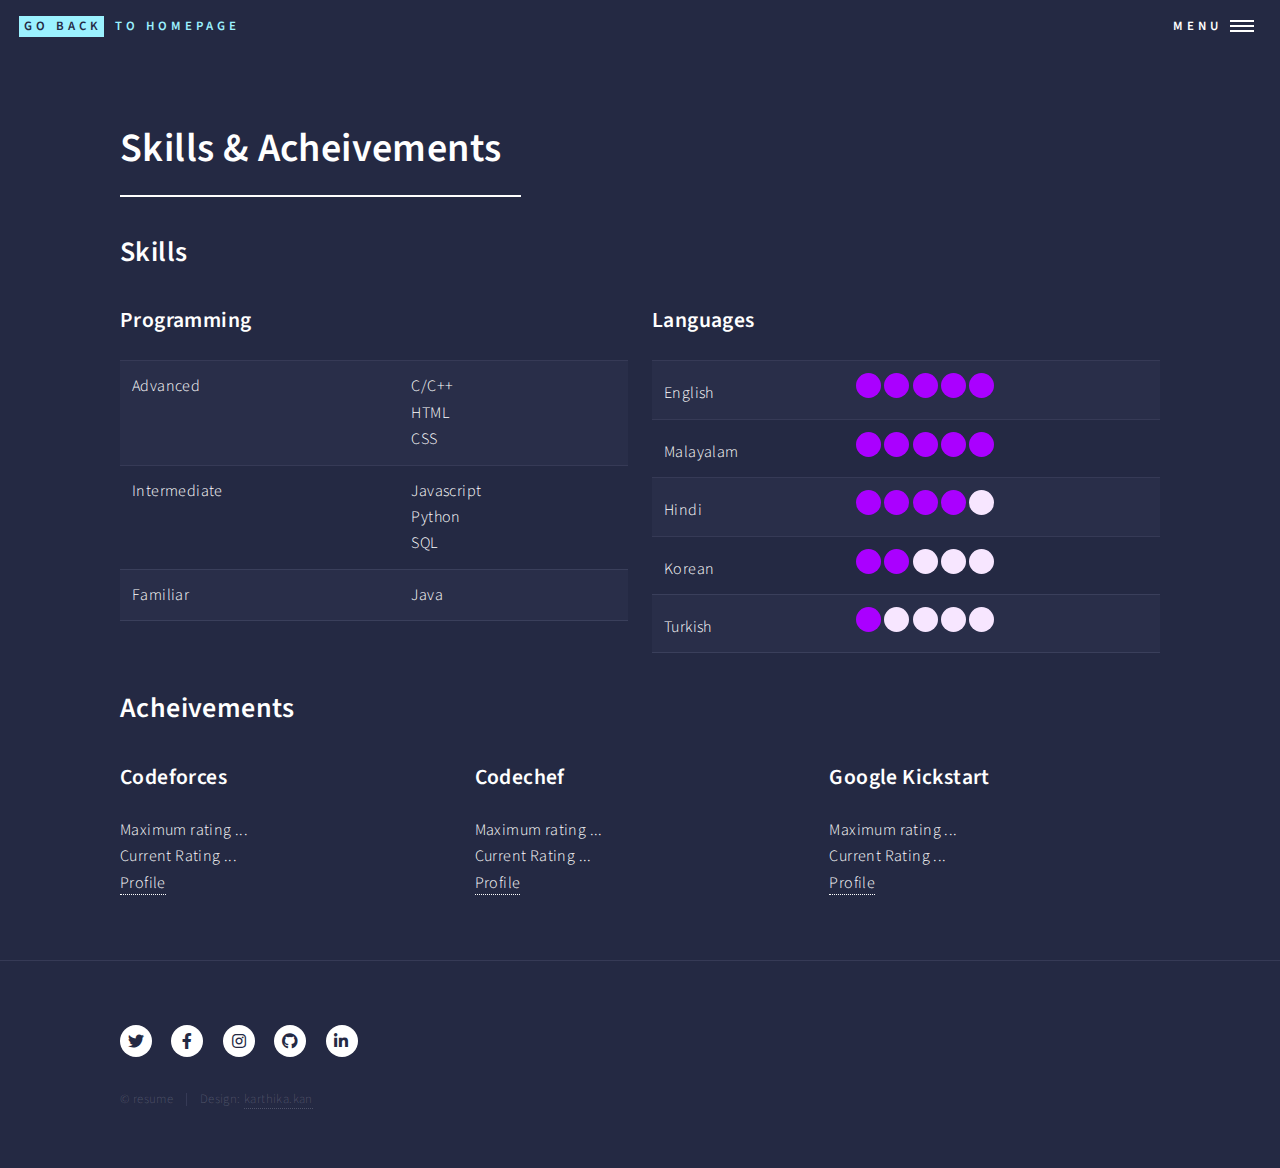
==== skill.html @ b1486017 "Add files via upload" ====
<!DOCTYPE HTML>
<html>
	<head>
		<title>Karthika.kan</title>
		<meta charset="utf-8" />
		<meta name="viewport" content="width=device-width, initial-scale=1, user-scalable=no" />
		<link rel="stylesheet" href="assets/css/main.css" />
		<noscript><link rel="stylesheet" href="assets/css/noscript.css" /></noscript>
	</head>
	<body class="is-preload">

		<!-- Wrapper -->
			<div id="wrapper">

				<!-- Header -->
					<header id="header" class="alt">
						<a href="index.html" class="logo"><strong>Go Back</strong> <span>to homepage</span></a>
						<nav>
							<a href="#menu">Menu</a>
						</nav>
					</header>

					<!-- Menu -->
					<nav id="menu">
						<ul class="links">
							<li><a href="index.html">Home</a></li>
							<li><a href="about.html">About</a></li>
							<li><a href="Academics.html">Academics</a></li>
							<li><a href="skill.html">Skill & Acheivement</a></li>
							<li><a href="projects.html">Projects & Blogs</a></li>
						</ul>
						<ul class="actions stacked">
							<li><a href="index.html" class="button primary fit">Start Exploring</a></li>
							<li><a href="login.html" class="button fit">Log In</a></li>
						</ul>
                    </nav>
                    <!-- Main -->
					<div id="main" class="alt">

						<!-- One -->
							<section id="one">
								<div class="inner">
									<header class="major">
										<h1>Skills & Acheivements</h1>
                                    </header>
                                    <h2 id="content">Skills</h2>
										<div class="row">
											<div class="col-6 col-12-small">
												<h3>Programming</h3>
                                                <div class="table-wrapper">
                                                    <table>
                                                        <tbody>
                                                            <tr>
                                                                <td>Advanced</td>
                                                                <td>C/C++<br/>HTML<br/>CSS</td>
                                                            </tr>
                                                            <tr>
                                                                <td>Intermediate</td>
                                                                <td>Javascript<br/>Python<br/>SQL</td>
                                                            </tr>
                                                            <tr>
                                                                <td>Familiar</td>
                                                                <td>Java</td>
                                                            </tr>
                                                        </tbody>
                                                    </table>
                                                </div>
                                            </div>
											<div class="col-6 col-12-small">
												<h3>Languages</h3>
                                                <div class="table-wrapper">
                                                    <table>
                                                        <tbody>
                                                            <tr>
                                                                <td>English</td>
                                                                <td><span class="dotf"></span> <span class="dotf"></span> <span class="dotf"></span> <span class="dotf"></span> <span class="dotf"></span></td>
                                                            </tr>
                                                            <tr>
                                                                <td>Malayalam</td>
                                                                <td><span class="dotf"></span> <span class="dotf"></span> <span class="dotf"></span> <span class="dotf"></span> <span class="dotf"></span></td>
                                                            </tr>
                                                            <tr>
                                                                <td>Hindi</td>
                                                                <td><span class="dotf"></span> <span class="dotf"></span> <span class="dotf"></span> <span class="dotf"></span> <span class="dote"></span></td>
                                                            </tr>
                                                            <tr>
                                                                <td>Korean</td>
                                                                <td><span class="dotf"></span> <span class="dotf"></span> <span class="dote"></span> <span class="dote"></span> <span class="dote"></span></td>
                                                            </tr>
                                                            <tr>
                                                                <td>Turkish</td>
                                                                <td><span class="dotf"></span> <span class="dote"></span> <span class="dote"></span> <span class="dote"></span> <span class="dote"></span></td>
                                                            </tr>
                                                        </tbody>
                                                    </table>
                                                </div>
                                            </div>
                                        </div>
                                    <h2 id="content">Acheivements</h2>  
                                    <div class="row">
                                        <div class="col-4 col-12-medium">
                                            <h3>Codeforces</h3>
                                            <p>Maximum rating ...<br/>Current Rating ...<br/><a href="https://codeforces.com/profile/karthika_kan">Profile</a></p>
                                        </div>
                                        <div class="col-4 col-12-medium">
                                            <h3>Codechef</h3>
                                            <p>Maximum rating ...<br/>Current Rating ...<br/><a href="https://codeforces.com/profile/karthika_kan">Profile</a></p>
                                        </div>
                                        <div class="col-4 col-12-medium">
                                            <h3>Google Kickstart</h3>
                                            <p>Maximum rating ...<br/>Current Rating ...<br/><a href="https://codeforces.com/profile/karthika_kan">Profile</a></p>
                                        </div>
                                    </div>
                                </div>
                            </section>
                    </div>
				<!-- Footer -->
					<footer id="footer">
						<div class="inner">
							<ul class="icons">
								<li><a href="https://twitter.com/Karthika_ANair" class="icon brands alt fa-twitter"><span class="label">Twitter</span></a></li>
								<li><a href="#" class="icon brands alt fa-facebook-f"><span class="label">Facebook</span></a></li>
								<li><a href="https://www.instagram.com/karthika_kan/" class="icon brands alt fa-instagram"><span class="label">Instagram</span></a></li>
								<li><a href="https://github.com/karthikakan" class="icon brands alt fa-github"><span class="label">GitHub</span></a></li>
								<li><a href="#" class="icon brands alt fa-linkedin-in"><span class="label">LinkedIn</span></a></li>
							</ul>
							<ul class="copyright">
								<li>&copy; resume</li><li>Design: <a href="index.html">karthika.kan</a></li>
							</ul>
						</div>
					</footer>
			</div>
		<!-- Scripts -->
			<script src="assets/js/jquery.min.js"></script>
			<script src="assets/js/jquery.scrolly.min.js"></script>
			<script src="assets/js/jquery.scrollex.min.js"></script>
			<script src="assets/js/browser.min.js"></script>
			<script src="assets/js/breakpoints.min.js"></script>
			<script src="assets/js/util.js"></script>
			<script src="assets/js/main.js"></script>
    </body>
</html>
---- assets/css/main.css ----
@import url(fontawesome-all.min.css);
@import url("https://fonts.googleapis.com/css?family=Source+Sans+Pro:300,300italic,600,600italic");



html, body, div, span, applet, object,
iframe, h1, h2, h3, h4, h5, h6, p, blockquote,
pre, a, abbr, acronym, address, big, cite,
code, del, dfn, em, img, ins, kbd, q, s, samp,
small, strike, strong, sub, sup, tt, var, b,
u, i, center, dl, dt, dd, ol, ul, li, fieldset,
form, label, legend, table, caption, tbody,
tfoot, thead, tr, th, td, article, aside,
canvas, details, embed, figure, figcaption,
footer, header, hgroup, menu, nav, output, ruby,
section, summary, time, mark, audio, video {
	margin: 0;
	padding: 0;
	border: 0;
	font-size: 100%;
	font: inherit;
	vertical-align: baseline;}

article, aside, details, figcaption, figure,
footer, header, hgroup, menu, nav, section {
	display: block;}

body {
	line-height: 1;
}

ol, ul {
	list-style: none;
}

blockquote, q {
	quotes: none;
}

	blockquote:before, blockquote:after, q:before, q:after {
		content: '';
		content: none;
	}

table {
	border-collapse: collapse;
	border-spacing: 0;
}

body {
	-webkit-text-size-adjust: none;
}

mark {
	background-color: transparent;
	color: inherit;
}

input::-moz-focus-inner {
	border: 0;
	padding: 0;
}

input, select, textarea {
	-moz-appearance: none;
	-webkit-appearance: none;
	-ms-appearance: none;
	appearance: none;
}

/* Basic */

	@-ms-viewport {
		width: device-width;
	}

	body {
		-ms-overflow-style: scrollbar;
	}

	@media screen and (max-width: 480px) {

		html, body {
			min-width: 320px;
		}

	}

	html {
		box-sizing: border-box;
	}

	*, *:before, *:after {
		box-sizing: inherit;
	}

	body {
		background: #242943;
	}

		body.is-preload *, body.is-preload *:before, body.is-preload *:after {
			-moz-animation: none !important;
			-webkit-animation: none !important;
			-ms-animation: none !important;
			animation: none !important;
			-moz-transition: none !important;
			-webkit-transition: none !important;
			-ms-transition: none !important;
			transition: none !important;
		}

/* Type */

	body, input, select, textarea {
		color: #ffffff;
		font-family: "Source Sans Pro", Helvetica, sans-serif;
		font-size: 17pt;
		font-weight: 300;
		letter-spacing: 0.025em;
		line-height: 1.65;
	}

		@media screen and (max-width: 1680px) {

			body, input, select, textarea {
				font-size: 14pt;
			}

		}

		@media screen and (max-width: 1280px) {

			body, input, select, textarea {
				font-size: 12pt;
			}

		}

		@media screen and (max-width: 360px) {

			body, input, select, textarea {
				font-size: 11pt;
			}

		}

	a {
		-moz-transition: color 0.2s ease-in-out, border-bottom-color 0.2s ease-in-out;
		-webkit-transition: color 0.2s ease-in-out, border-bottom-color 0.2s ease-in-out;
		-ms-transition: color 0.2s ease-in-out, border-bottom-color 0.2s ease-in-out;
		transition: color 0.2s ease-in-out, border-bottom-color 0.2s ease-in-out;
		border-bottom: dotted 1px;
		color: inherit;
		text-decoration: none;
	}

		a:hover {
			border-bottom-color: transparent;
			color: #9bf1ff !important;
		}

		a:active {
			color: #53e3fb !important;
		}

	strong, b {
		color: #ffffff;
		font-weight: 600;
	}

	em, i {
		font-style: italic;
	}

	p {
		margin: 0 0 2em 0;
	}

	h1, h2, h3, h4, h5, h6 {
		color: #ffffff;
		font-weight: 600;
		line-height: 1.65;
		margin: 0 0 1em 0;
	}

		h1 a, h2 a, h3 a, h4 a, h5 a, h6 a {
			color: inherit;
			border-bottom: 0;
		}

	h1 {
		font-size: 2.5em;
	}

	h2 {
		font-size: 1.75em;
	}

	h3 {
		font-size: 1.35em;
	}

	h4 {
		font-size: 1.1em;
	}

	h5 {
		font-size: 0.9em;
	}

	h6 {
		font-size: 0.7em;
	}

	@media screen and (max-width: 736px) {

		h1 {
			font-size: 2em;
		}

		h2 {
			font-size: 1.5em;
		}

		h3 {
			font-size: 1.25em;
		}

	}

	sub {
		font-size: 0.8em;
		position: relative;
		top: 0.5em;
	}

	sup {
		font-size: 0.8em;
		position: relative;
		top: -0.5em;
	}

	blockquote {
		border-left: solid 4px rgba(212, 212, 255, 0.1);
		font-style: italic;
		margin: 0 0 2em 0;
		padding: 0.5em 0 0.5em 2em;
	}

	code {
		background: rgba(212, 212, 255, 0.035);
		font-family: "Courier New", monospace;
		font-size: 0.9em;
		margin: 0 0.25em;
		padding: 0.25em 0.65em;
	}

	pre {
		-webkit-overflow-scrolling: touch;
		font-family: "Courier New", monospace;
		font-size: 0.9em;
		margin: 0 0 2em 0;
	}

		pre code {
			display: block;
			line-height: 1.75;
			padding: 1em 1.5em;
			overflow-x: auto;
		}

	hr {
		border: 0;
		border-bottom: solid 1px rgba(212, 212, 255, 0.1);
		margin: 2em 0;
	}

		hr.major {
			margin: 3em 0;
		}

	.align-left {
		text-align: left;
	}

	.align-center {
		text-align: center;
	}

	.align-right {
		text-align: right;
	}

/* Row */

	.row {
		display: flex;
		flex-wrap: wrap;
		box-sizing: border-box;
		align-items: stretch;
	}

		.row > * {
			box-sizing: border-box;
		}

		.row.gtr-uniform > * > :last-child {
			margin-bottom: 0;
		}

		.row.aln-left {
			justify-content: flex-start;
		}

		.row.aln-center {
			justify-content: center;
		}

		.row.aln-right {
			justify-content: flex-end;
		}

		.row.aln-top {
			align-items: flex-start;
		}

		.row.aln-middle {
			align-items: center;
		}

		.row.aln-bottom {
			align-items: flex-end;
		}

		.row > .imp {
			order: -1;
		}

		.row > .col-1 {
			width: 8.33333%;
		}

		.row > .off-1 {
			margin-left: 8.33333%;
		}

		.row > .col-2 {
			width: 16.66667%;
		}

		.row > .off-2 {
			margin-left: 16.66667%;
		}

		.row > .col-3 {
			width: 25%;
		}

		.row > .off-3 {
			margin-left: 25%;
		}

		.row > .col-4 {
			width: 33.33333%;
		}

		.row > .off-4 {
			margin-left: 33.33333%;
		}

		.row > .col-5 {
			width: 41.66667%;
		}

		.row > .off-5 {
			margin-left: 41.66667%;
		}

		.row > .col-6 {
			width: 50%;
		}

		.row > .off-6 {
			margin-left: 50%;
		}

		.row > .col-7 {
			width: 58.33333%;
		}

		.row > .off-7 {
			margin-left: 58.33333%;
		}

		.row > .col-8 {
			width: 66.66667%;
		}

		.row > .off-8 {
			margin-left: 66.66667%;
		}

		.row > .col-9 {
			width: 75%;
		}

		.row > .off-9 {
			margin-left: 75%;
		}

		.row > .col-10 {
			width: 83.33333%;
		}

		.row > .off-10 {
			margin-left: 83.33333%;
		}

		.row > .col-11 {
			width: 91.66667%;
		}

		.row > .off-11 {
			margin-left: 91.66667%;
		}

		.row > .col-12 {
			width: 100%;
		}

		.row > .off-12 {
			margin-left: 100%;
		}

		.row.gtr-0 {
			margin-top: 0;
			margin-left: 0em;
		}

			.row.gtr-0 > * {
				padding: 0 0 0 0em;
			}

			.row.gtr-0.gtr-uniform {
				margin-top: 0em;
			}

				.row.gtr-0.gtr-uniform > * {
					padding-top: 0em;
				}

		.row.gtr-25 {
			margin-top: 0;
			margin-left: -0.5em;
		}

			.row.gtr-25 > * {
				padding: 0 0 0 0.5em;
			}

			.row.gtr-25.gtr-uniform {
				margin-top: -0.5em;
			}

				.row.gtr-25.gtr-uniform > * {
					padding-top: 0.5em;
				}

		.row.gtr-50 {
			margin-top: 0;
			margin-left: -1em;
		}

			.row.gtr-50 > * {
				padding: 0 0 0 1em;
			}

			.row.gtr-50.gtr-uniform {
				margin-top: -1em;
			}

				.row.gtr-50.gtr-uniform > * {
					padding-top: 1em;
				}

		.row {
			margin-top: 0;
			margin-left: -2em;
		}

			.row > * {
				padding: 0 0 0 2em;
			}

			.row.gtr-uniform {
				margin-top: -2em;
			}

				.row.gtr-uniform > * {
					padding-top: 2em;
				}

		.row.gtr-150 {
			margin-top: 0;
			margin-left: -3em;
		}

			.row.gtr-150 > * {
				padding: 0 0 0 3em;
			}

			.row.gtr-150.gtr-uniform {
				margin-top: -3em;
			}

				.row.gtr-150.gtr-uniform > * {
					padding-top: 3em;
				}

		.row.gtr-200 {
			margin-top: 0;
			margin-left: -4em;
		}

			.row.gtr-200 > * {
				padding: 0 0 0 4em;
			}

			.row.gtr-200.gtr-uniform {
				margin-top: -4em;
			}

				.row.gtr-200.gtr-uniform > * {
					padding-top: 4em;
				}

		@media screen and (max-width: 1680px) {

			.row {
				display: flex;
				flex-wrap: wrap;
				box-sizing: border-box;
				align-items: stretch;
			}

				.row > * {
					box-sizing: border-box;
				}

				.row.gtr-uniform > * > :last-child {
					margin-bottom: 0;
				}

				.row.aln-left {
					justify-content: flex-start;
				}

				.row.aln-center {
					justify-content: center;
				}

				.row.aln-right {
					justify-content: flex-end;
				}

				.row.aln-top {
					align-items: flex-start;
				}

				.row.aln-middle {
					align-items: center;
				}

				.row.aln-bottom {
					align-items: flex-end;
				}

				.row > .imp-xlarge {
					order: -1;
				}

				.row > .col-1-xlarge {
					width: 8.33333%;
				}

				.row > .off-1-xlarge {
					margin-left: 8.33333%;
				}

				.row > .col-2-xlarge {
					width: 16.66667%;
				}

				.row > .off-2-xlarge {
					margin-left: 16.66667%;
				}

				.row > .col-3-xlarge {
					width: 25%;
				}

				.row > .off-3-xlarge {
					margin-left: 25%;
				}

				.row > .col-4-xlarge {
					width: 33.33333%;
				}

				.row > .off-4-xlarge {
					margin-left: 33.33333%;
				}

				.row > .col-5-xlarge {
					width: 41.66667%;
				}

				.row > .off-5-xlarge {
					margin-left: 41.66667%;
				}

				.row > .col-6-xlarge {
					width: 50%;
				}

				.row > .off-6-xlarge {
					margin-left: 50%;
				}

				.row > .col-7-xlarge {
					width: 58.33333%;
				}

				.row > .off-7-xlarge {
					margin-left: 58.33333%;
				}

				.row > .col-8-xlarge {
					width: 66.66667%;
				}

				.row > .off-8-xlarge {
					margin-left: 66.66667%;
				}

				.row > .col-9-xlarge {
					width: 75%;
				}

				.row > .off-9-xlarge {
					margin-left: 75%;
				}

				.row > .col-10-xlarge {
					width: 83.33333%;
				}

				.row > .off-10-xlarge {
					margin-left: 83.33333%;
				}

				.row > .col-11-xlarge {
					width: 91.66667%;
				}

				.row > .off-11-xlarge {
					margin-left: 91.66667%;
				}

				.row > .col-12-xlarge {
					width: 100%;
				}

				.row > .off-12-xlarge {
					margin-left: 100%;
				}

				.row.gtr-0 {
					margin-top: 0;
					margin-left: 0em;
				}

					.row.gtr-0 > * {
						padding: 0 0 0 0em;
					}

					.row.gtr-0.gtr-uniform {
						margin-top: 0em;
					}

						.row.gtr-0.gtr-uniform > * {
							padding-top: 0em;
						}

				.row.gtr-25 {
					margin-top: 0;
					margin-left: -0.5em;
				}

					.row.gtr-25 > * {
						padding: 0 0 0 0.5em;
					}

					.row.gtr-25.gtr-uniform {
						margin-top: -0.5em;
					}

						.row.gtr-25.gtr-uniform > * {
							padding-top: 0.5em;
						}

				.row.gtr-50 {
					margin-top: 0;
					margin-left: -1em;
				}

					.row.gtr-50 > * {
						padding: 0 0 0 1em;
					}

					.row.gtr-50.gtr-uniform {
						margin-top: -1em;
					}

						.row.gtr-50.gtr-uniform > * {
							padding-top: 1em;
						}

				.row {
					margin-top: 0;
					margin-left: -2em;
				}

					.row > * {
						padding: 0 0 0 2em;
					}

					.row.gtr-uniform {
						margin-top: -2em;
					}

						.row.gtr-uniform > * {
							padding-top: 2em;
						}

				.row.gtr-150 {
					margin-top: 0;
					margin-left: -3em;
				}

					.row.gtr-150 > * {
						padding: 0 0 0 3em;
					}

					.row.gtr-150.gtr-uniform {
						margin-top: -3em;
					}

						.row.gtr-150.gtr-uniform > * {
							padding-top: 3em;
						}

				.row.gtr-200 {
					margin-top: 0;
					margin-left: -4em;
				}

					.row.gtr-200 > * {
						padding: 0 0 0 4em;
					}

					.row.gtr-200.gtr-uniform {
						margin-top: -4em;
					}

						.row.gtr-200.gtr-uniform > * {
							padding-top: 4em;
						}

		}

		@media screen and (max-width: 1280px) {

			.row {
				display: flex;
				flex-wrap: wrap;
				box-sizing: border-box;
				align-items: stretch;
			}

				.row > * {
					box-sizing: border-box;
				}

				.row.gtr-uniform > * > :last-child {
					margin-bottom: 0;
				}

				.row.aln-left {
					justify-content: flex-start;
				}

				.row.aln-center {
					justify-content: center;
				}

				.row.aln-right {
					justify-content: flex-end;
				}

				.row.aln-top {
					align-items: flex-start;
				}

				.row.aln-middle {
					align-items: center;
				}

				.row.aln-bottom {
					align-items: flex-end;
				}

				.row > .imp-large {
					order: -1;
				}

				.row > .col-1-large {
					width: 8.33333%;
				}

				.row > .off-1-large {
					margin-left: 8.33333%;
				}

				.row > .col-2-large {
					width: 16.66667%;
				}

				.row > .off-2-large {
					margin-left: 16.66667%;
				}

				.row > .col-3-large {
					width: 25%;
				}

				.row > .off-3-large {
					margin-left: 25%;
				}

				.row > .col-4-large {
					width: 33.33333%;
				}

				.row > .off-4-large {
					margin-left: 33.33333%;
				}

				.row > .col-5-large {
					width: 41.66667%;
				}

				.row > .off-5-large {
					margin-left: 41.66667%;
				}

				.row > .col-6-large {
					width: 50%;
				}

				.row > .off-6-large {
					margin-left: 50%;
				}

				.row > .col-7-large {
					width: 58.33333%;
				}

				.row > .off-7-large {
					margin-left: 58.33333%;
				}

				.row > .col-8-large {
					width: 66.66667%;
				}

				.row > .off-8-large {
					margin-left: 66.66667%;
				}

				.row > .col-9-large {
					width: 75%;
				}

				.row > .off-9-large {
					margin-left: 75%;
				}

				.row > .col-10-large {
					width: 83.33333%;
				}

				.row > .off-10-large {
					margin-left: 83.33333%;
				}

				.row > .col-11-large {
					width: 91.66667%;
				}

				.row > .off-11-large {
					margin-left: 91.66667%;
				}

				.row > .col-12-large {
					width: 100%;
				}

				.row > .off-12-large {
					margin-left: 100%;
				}

				.row.gtr-0 {
					margin-top: 0;
					margin-left: 0em;
				}

					.row.gtr-0 > * {
						padding: 0 0 0 0em;
					}

					.row.gtr-0.gtr-uniform {
						margin-top: 0em;
					}

						.row.gtr-0.gtr-uniform > * {
							padding-top: 0em;
						}

				.row.gtr-25 {
					margin-top: 0;
					margin-left: -0.375em;
				}

					.row.gtr-25 > * {
						padding: 0 0 0 0.375em;
					}

					.row.gtr-25.gtr-uniform {
						margin-top: -0.375em;
					}

						.row.gtr-25.gtr-uniform > * {
							padding-top: 0.375em;
						}

				.row.gtr-50 {
					margin-top: 0;
					margin-left: -0.75em;
				}

					.row.gtr-50 > * {
						padding: 0 0 0 0.75em;
					}

					.row.gtr-50.gtr-uniform {
						margin-top: -0.75em;
					}

						.row.gtr-50.gtr-uniform > * {
							padding-top: 0.75em;
						}

				.row {
					margin-top: 0;
					margin-left: -1.5em;
				}

					.row > * {
						padding: 0 0 0 1.5em;
					}

					.row.gtr-uniform {
						margin-top: -1.5em;
					}

						.row.gtr-uniform > * {
							padding-top: 1.5em;
						}

				.row.gtr-150 {
					margin-top: 0;
					margin-left: -2.25em;
				}

					.row.gtr-150 > * {
						padding: 0 0 0 2.25em;
					}

					.row.gtr-150.gtr-uniform {
						margin-top: -2.25em;
					}

						.row.gtr-150.gtr-uniform > * {
							padding-top: 2.25em;
						}

				.row.gtr-200 {
					margin-top: 0;
					margin-left: -3em;
				}

					.row.gtr-200 > * {
						padding: 0 0 0 3em;
					}

					.row.gtr-200.gtr-uniform {
						margin-top: -3em;
					}

						.row.gtr-200.gtr-uniform > * {
							padding-top: 3em;
						}

		}

		@media screen and (max-width: 980px) {

			.row {
				display: flex;
				flex-wrap: wrap;
				box-sizing: border-box;
				align-items: stretch;
			}

				.row > * {
					box-sizing: border-box;
				}

				.row.gtr-uniform > * > :last-child {
					margin-bottom: 0;
				}

				.row.aln-left {
					justify-content: flex-start;
				}

				.row.aln-center {
					justify-content: center;
				}

				.row.aln-right {
					justify-content: flex-end;
				}

				.row.aln-top {
					align-items: flex-start;
				}

				.row.aln-middle {
					align-items: center;
				}

				.row.aln-bottom {
					align-items: flex-end;
				}

				.row > .imp-medium {
					order: -1;
				}

				.row > .col-1-medium {
					width: 8.33333%;
				}

				.row > .off-1-medium {
					margin-left: 8.33333%;
				}

				.row > .col-2-medium {
					width: 16.66667%;
				}

				.row > .off-2-medium {
					margin-left: 16.66667%;
				}

				.row > .col-3-medium {
					width: 25%;
				}

				.row > .off-3-medium {
					margin-left: 25%;
				}

				.row > .col-4-medium {
					width: 33.33333%;
				}

				.row > .off-4-medium {
					margin-left: 33.33333%;
				}

				.row > .col-5-medium {
					width: 41.66667%;
				}

				.row > .off-5-medium {
					margin-left: 41.66667%;
				}

				.row > .col-6-medium {
					width: 50%;
				}

				.row > .off-6-medium {
					margin-left: 50%;
				}

				.row > .col-7-medium {
					width: 58.33333%;
				}

				.row > .off-7-medium {
					margin-left: 58.33333%;
				}

				.row > .col-8-medium {
					width: 66.66667%;
				}

				.row > .off-8-medium {
					margin-left: 66.66667%;
				}

				.row > .col-9-medium {
					width: 75%;
				}

				.row > .off-9-medium {
					margin-left: 75%;
				}

				.row > .col-10-medium {
					width: 83.33333%;
				}

				.row > .off-10-medium {
					margin-left: 83.33333%;
				}

				.row > .col-11-medium {
					width: 91.66667%;
				}

				.row > .off-11-medium {
					margin-left: 91.66667%;
				}

				.row > .col-12-medium {
					width: 100%;
				}

				.row > .off-12-medium {
					margin-left: 100%;
				}

				.row.gtr-0 {
					margin-top: 0;
					margin-left: 0em;
				}

					.row.gtr-0 > * {
						padding: 0 0 0 0em;
					}

					.row.gtr-0.gtr-uniform {
						margin-top: 0em;
					}

						.row.gtr-0.gtr-uniform > * {
							padding-top: 0em;
						}

				.row.gtr-25 {
					margin-top: 0;
					margin-left: -0.375em;
				}

					.row.gtr-25 > * {
						padding: 0 0 0 0.375em;
					}

					.row.gtr-25.gtr-uniform {
						margin-top: -0.375em;
					}

						.row.gtr-25.gtr-uniform > * {
							padding-top: 0.375em;
						}

				.row.gtr-50 {
					margin-top: 0;
					margin-left: -0.75em;
				}

					.row.gtr-50 > * {
						padding: 0 0 0 0.75em;
					}

					.row.gtr-50.gtr-uniform {
						margin-top: -0.75em;
					}

						.row.gtr-50.gtr-uniform > * {
							padding-top: 0.75em;
						}

				.row {
					margin-top: 0;
					margin-left: -1.5em;
				}

					.row > * {
						padding: 0 0 0 1.5em;
					}

					.row.gtr-uniform {
						margin-top: -1.5em;
					}

						.row.gtr-uniform > * {
							padding-top: 1.5em;
						}

				.row.gtr-150 {
					margin-top: 0;
					margin-left: -2.25em;
				}

					.row.gtr-150 > * {
						padding: 0 0 0 2.25em;
					}

					.row.gtr-150.gtr-uniform {
						margin-top: -2.25em;
					}

						.row.gtr-150.gtr-uniform > * {
							padding-top: 2.25em;
						}

				.row.gtr-200 {
					margin-top: 0;
					margin-left: -3em;
				}

					.row.gtr-200 > * {
						padding: 0 0 0 3em;
					}

					.row.gtr-200.gtr-uniform {
						margin-top: -3em;
					}

						.row.gtr-200.gtr-uniform > * {
							padding-top: 3em;
						}

		}

		@media screen and (max-width: 736px) {

			.row {
				display: flex;
				flex-wrap: wrap;
				box-sizing: border-box;
				align-items: stretch;
			}

				.row > * {
					box-sizing: border-box;
				}

				.row.gtr-uniform > * > :last-child {
					margin-bottom: 0;
				}

				.row.aln-left {
					justify-content: flex-start;
				}

				.row.aln-center {
					justify-content: center;
				}

				.row.aln-right {
					justify-content: flex-end;
				}

				.row.aln-top {
					align-items: flex-start;
				}

				.row.aln-middle {
					align-items: center;
				}

				.row.aln-bottom {
					align-items: flex-end;
				}

				.row > .imp-small {
					order: -1;
				}

				.row > .col-1-small {
					width: 8.33333%;
				}

				.row > .off-1-small {
					margin-left: 8.33333%;
				}

				.row > .col-2-small {
					width: 16.66667%;
				}

				.row > .off-2-small {
					margin-left: 16.66667%;
				}

				.row > .col-3-small {
					width: 25%;
				}

				.row > .off-3-small {
					margin-left: 25%;
				}

				.row > .col-4-small {
					width: 33.33333%;
				}

				.row > .off-4-small {
					margin-left: 33.33333%;
				}

				.row > .col-5-small {
					width: 41.66667%;
				}

				.row > .off-5-small {
					margin-left: 41.66667%;
				}

				.row > .col-6-small {
					width: 50%;
				}

				.row > .off-6-small {
					margin-left: 50%;
				}

				.row > .col-7-small {
					width: 58.33333%;
				}

				.row > .off-7-small {
					margin-left: 58.33333%;
				}

				.row > .col-8-small {
					width: 66.66667%;
				}

				.row > .off-8-small {
					margin-left: 66.66667%;
				}

				.row > .col-9-small {
					width: 75%;
				}

				.row > .off-9-small {
					margin-left: 75%;
				}

				.row > .col-10-small {
					width: 83.33333%;
				}

				.row > .off-10-small {
					margin-left: 83.33333%;
				}

				.row > .col-11-small {
					width: 91.66667%;
				}

				.row > .off-11-small {
					margin-left: 91.66667%;
				}

				.row > .col-12-small {
					width: 100%;
				}

				.row > .off-12-small {
					margin-left: 100%;
				}

				.row.gtr-0 {
					margin-top: 0;
					margin-left: 0em;
				}

					.row.gtr-0 > * {
						padding: 0 0 0 0em;
					}

					.row.gtr-0.gtr-uniform {
						margin-top: 0em;
					}

						.row.gtr-0.gtr-uniform > * {
							padding-top: 0em;
						}

				.row.gtr-25 {
					margin-top: 0;
					margin-left: -0.3125em;
				}

					.row.gtr-25 > * {
						padding: 0 0 0 0.3125em;
					}

					.row.gtr-25.gtr-uniform {
						margin-top: -0.3125em;
					}

						.row.gtr-25.gtr-uniform > * {
							padding-top: 0.3125em;
						}

				.row.gtr-50 {
					margin-top: 0;
					margin-left: -0.625em;
				}

					.row.gtr-50 > * {
						padding: 0 0 0 0.625em;
					}

					.row.gtr-50.gtr-uniform {
						margin-top: -0.625em;
					}

						.row.gtr-50.gtr-uniform > * {
							padding-top: 0.625em;
						}

				.row {
					margin-top: 0;
					margin-left: -1.25em;
				}

					.row > * {
						padding: 0 0 0 1.25em;
					}

					.row.gtr-uniform {
						margin-top: -1.25em;
					}

						.row.gtr-uniform > * {
							padding-top: 1.25em;
						}

				.row.gtr-150 {
					margin-top: 0;
					margin-left: -1.875em;
				}

					.row.gtr-150 > * {
						padding: 0 0 0 1.875em;
					}

					.row.gtr-150.gtr-uniform {
						margin-top: -1.875em;
					}

						.row.gtr-150.gtr-uniform > * {
							padding-top: 1.875em;
						}

				.row.gtr-200 {
					margin-top: 0;
					margin-left: -2.5em;
				}

					.row.gtr-200 > * {
						padding: 0 0 0 2.5em;
					}

					.row.gtr-200.gtr-uniform {
						margin-top: -2.5em;
					}

						.row.gtr-200.gtr-uniform > * {
							padding-top: 2.5em;
						}

		}

		@media screen and (max-width: 480px) {

			.row {
				display: flex;
				flex-wrap: wrap;
				box-sizing: border-box;
				align-items: stretch;
			}

				.row > * {
					box-sizing: border-box;
				}

				.row.gtr-uniform > * > :last-child {
					margin-bottom: 0;
				}

				.row.aln-left {
					justify-content: flex-start;
				}

				.row.aln-center {
					justify-content: center;
				}

				.row.aln-right {
					justify-content: flex-end;
				}

				.row.aln-top {
					align-items: flex-start;
				}

				.row.aln-middle {
					align-items: center;
				}

				.row.aln-bottom {
					align-items: flex-end;
				}

				.row > .imp-xsmall {
					order: -1;
				}

				.row > .col-1-xsmall {
					width: 8.33333%;
				}

				.row > .off-1-xsmall {
					margin-left: 8.33333%;
				}

				.row > .col-2-xsmall {
					width: 16.66667%;
				}

				.row > .off-2-xsmall {
					margin-left: 16.66667%;
				}

				.row > .col-3-xsmall {
					width: 25%;
				}

				.row > .off-3-xsmall {
					margin-left: 25%;
				}

				.row > .col-4-xsmall {
					width: 33.33333%;
				}

				.row > .off-4-xsmall {
					margin-left: 33.33333%;
				}

				.row > .col-5-xsmall {
					width: 41.66667%;
				}

				.row > .off-5-xsmall {
					margin-left: 41.66667%;
				}

				.row > .col-6-xsmall {
					width: 50%;
				}

				.row > .off-6-xsmall {
					margin-left: 50%;
				}

				.row > .col-7-xsmall {
					width: 58.33333%;
				}

				.row > .off-7-xsmall {
					margin-left: 58.33333%;
				}

				.row > .col-8-xsmall {
					width: 66.66667%;
				}

				.row > .off-8-xsmall {
					margin-left: 66.66667%;
				}

				.row > .col-9-xsmall {
					width: 75%;
				}

				.row > .off-9-xsmall {
					margin-left: 75%;
				}

				.row > .col-10-xsmall {
					width: 83.33333%;
				}

				.row > .off-10-xsmall {
					margin-left: 83.33333%;
				}

				.row > .col-11-xsmall {
					width: 91.66667%;
				}

				.row > .off-11-xsmall {
					margin-left: 91.66667%;
				}

				.row > .col-12-xsmall {
					width: 100%;
				}

				.row > .off-12-xsmall {
					margin-left: 100%;
				}

				.row.gtr-0 {
					margin-top: 0;
					margin-left: 0em;
				}

					.row.gtr-0 > * {
						padding: 0 0 0 0em;
					}

					.row.gtr-0.gtr-uniform {
						margin-top: 0em;
					}

						.row.gtr-0.gtr-uniform > * {
							padding-top: 0em;
						}

				.row.gtr-25 {
					margin-top: 0;
					margin-left: -0.3125em;
				}

					.row.gtr-25 > * {
						padding: 0 0 0 0.3125em;
					}

					.row.gtr-25.gtr-uniform {
						margin-top: -0.3125em;
					}

						.row.gtr-25.gtr-uniform > * {
							padding-top: 0.3125em;
						}

				.row.gtr-50 {
					margin-top: 0;
					margin-left: -0.625em;
				}

					.row.gtr-50 > * {
						padding: 0 0 0 0.625em;
					}

					.row.gtr-50.gtr-uniform {
						margin-top: -0.625em;
					}

						.row.gtr-50.gtr-uniform > * {
							padding-top: 0.625em;
						}

				.row {
					margin-top: 0;
					margin-left: -1.25em;
				}

					.row > * {
						padding: 0 0 0 1.25em;
					}

					.row.gtr-uniform {
						margin-top: -1.25em;
					}

						.row.gtr-uniform > * {
							padding-top: 1.25em;
						}

				.row.gtr-150 {
					margin-top: 0;
					margin-left: -1.875em;
				}

					.row.gtr-150 > * {
						padding: 0 0 0 1.875em;
					}

					.row.gtr-150.gtr-uniform {
						margin-top: -1.875em;
					}

						.row.gtr-150.gtr-uniform > * {
							padding-top: 1.875em;
						}

				.row.gtr-200 {
					margin-top: 0;
					margin-left: -2.5em;
				}

					.row.gtr-200 > * {
						padding: 0 0 0 2.5em;
					}

					.row.gtr-200.gtr-uniform {
						margin-top: -2.5em;
					}

						.row.gtr-200.gtr-uniform > * {
							padding-top: 2.5em;
						}

		}

/* Section/Article */

	section.special, article.special {
		text-align: center;
	}

	header.major {
		width: -moz-max-content;
		width: -webkit-max-content;
		width: -ms-max-content;
		width: max-content;
		margin-bottom: 2em;
	}

		header.major > :first-child {
			margin-bottom: 0;
			width: calc(100% + 0.5em);
		}

			header.major > :first-child:after {
				content: '';
				background-color: #ffffff;
				display: block;
				height: 2px;
				margin: 0.325em 0 0.5em 0;
				width: 100%;
			}

		header.major > p {
			font-size: 0.7em;
			font-weight: 600;
			letter-spacing: 0.25em;
			margin-bottom: 0;
			text-transform: uppercase;
		}

		body.is-ie header.major > :first-child:after {
			max-width: 9em;
		}

		body.is-ie header.major > h1:after {
			max-width: 100% !important;
		}

	@media screen and (max-width: 736px) {

		header.major > p br {
			display: none;
		}

	}

/* Form */

	form {
		margin: 0 0 2em 0;
	}

		form > :last-child {
			margin-bottom: 0;
		}

		form > .fields {
			display: -moz-flex;
			display: -webkit-flex;
			display: -ms-flex;
			display: flex;
			-moz-flex-wrap: wrap;
			-webkit-flex-wrap: wrap;
			-ms-flex-wrap: wrap;
			flex-wrap: wrap;
			width: calc(100% + 3em);
			margin: -1.5em 0 2em -1.5em;
		}

			form > .fields > .field {
				-moz-flex-grow: 0;
				-webkit-flex-grow: 0;
				-ms-flex-grow: 0;
				flex-grow: 0;
				-moz-flex-shrink: 0;
				-webkit-flex-shrink: 0;
				-ms-flex-shrink: 0;
				flex-shrink: 0;
				padding: 1.5em 0 0 1.5em;
				width: calc(100% - 1.5em);
			}

				form > .fields > .field.half {
					width: calc(50% - 0.75em);
				}

				form > .fields > .field.third {
					width: calc(100%/3 - 0.5em);
				}

				form > .fields > .field.quarter {
					width: calc(25% - 0.375em);
				}

		@media screen and (max-width: 480px) {

			form > .fields {
				width: calc(100% + 3em);
				margin: -1.5em 0 2em -1.5em;
			}

				form > .fields > .field {
					padding: 1.5em 0 0 1.5em;
					width: calc(100% - 1.5em);
				}

					form > .fields > .field.half {
						width: calc(100% - 1.5em);
					}

					form > .fields > .field.third {
						width: calc(100% - 1.5em);
					}

					form > .fields > .field.quarter {
						width: calc(100% - 1.5em);
					}

		}

	label {
		color: #ffffff;
		display: block;
		font-size: 0.8em;
		font-weight: 600;
		letter-spacing: 0.25em;
		margin: 0 0 1em 0;
		text-transform: uppercase;
	}

	input[type="text"],
	input[type="password"],
	input[type="email"],
	input[type="tel"],
	input[type="search"],
	input[type="url"],
	select,
	textarea {
		-moz-appearance: none;
		-webkit-appearance: none;
		-ms-appearance: none;
		appearance: none;
		background: rgba(212, 212, 255, 0.035);
		border: none;
		border-radius: 0;
		color: inherit;
		display: block;
		outline: 0;
		padding: 0 1em;
		text-decoration: none;
		width: 100%;
	}

		input[type="text"]:invalid,
		input[type="password"]:invalid,
		input[type="email"]:invalid,
		input[type="tel"]:invalid,
		input[type="search"]:invalid,
		input[type="url"]:invalid,
		select:invalid,
		textarea:invalid {
			box-shadow: none;
		}

		input[type="text"]:focus,
		input[type="password"]:focus,
		input[type="email"]:focus,
		input[type="tel"]:focus,
		input[type="search"]:focus,
		input[type="url"]:focus,
		select:focus,
		textarea:focus {
			border-color: #9bf1ff;
			box-shadow: 0 0 0 2px #9bf1ff;
		}

	select {
		background-image: url("data:image/svg+xml;charset=utf8,%3Csvg xmlns='http://www.w3.org/2000/svg' width='40' height='40' preserveAspectRatio='none' viewBox='0 0 40 40'%3E%3Cpath d='M9.4,12.3l10.4,10.4l10.4-10.4c0.2-0.2,0.5-0.4,0.9-0.4c0.3,0,0.6,0.1,0.9,0.4l3.3,3.3c0.2,0.2,0.4,0.5,0.4,0.9 c0,0.4-0.1,0.6-0.4,0.9L20.7,31.9c-0.2,0.2-0.5,0.4-0.9,0.4c-0.3,0-0.6-0.1-0.9-0.4L4.3,17.3c-0.2-0.2-0.4-0.5-0.4-0.9 c0-0.4,0.1-0.6,0.4-0.9l3.3-3.3c0.2-0.2,0.5-0.4,0.9-0.4S9.1,12.1,9.4,12.3z' fill='rgba(212, 212, 255, 0.1)' /%3E%3C/svg%3E");
		background-size: 1.25rem;
		background-repeat: no-repeat;
		background-position: calc(100% - 1rem) center;
		height: 2.75em;
		padding-right: 2.75em;
		text-overflow: ellipsis;
	}

		select option {
			color: #ffffff;
			background: #242943;
		}

		select:focus::-ms-value {
			background-color: transparent;
		}

		select::-ms-expand {
			display: none;
		}

	input[type="text"],
	input[type="password"],
	input[type="email"],
	input[type="tel"],
	input[type="search"],
	input[type="url"],
	select {
		height: 2.75em;
	}

	textarea {
		padding: 0.75em 1em;
	}

	input[type="checkbox"],
	input[type="radio"] {
		-moz-appearance: none;
		-webkit-appearance: none;
		-ms-appearance: none;
		appearance: none;
		display: block;
		float: left;
		margin-right: -2em;
		opacity: 0;
		width: 1em;
		z-index: -1;
	}

		input[type="checkbox"] + label,
		input[type="radio"] + label {
			text-decoration: none;
			color: #ffffff;
			cursor: pointer;
			display: inline-block;
			font-weight: 300;
			padding-left: 2.65em;
			padding-right: 0.75em;
			position: relative;
		}

			input[type="checkbox"] + label:before,
			input[type="radio"] + label:before {
				-moz-osx-font-smoothing: grayscale;
				-webkit-font-smoothing: antialiased;
				display: inline-block;
				font-style: normal;
				font-variant: normal;
				text-rendering: auto;
				line-height: 1;
				text-transform: none !important;
				font-family: 'Font Awesome 5 Free';
				font-weight: 900;
			}

			input[type="checkbox"] + label:before,
			input[type="radio"] + label:before {
				background: rgba(212, 212, 255, 0.035);
				content: '';
				display: inline-block;
				font-size: 0.8em;
				height: 2.0625em;
				left: 0;
				letter-spacing: 0;
				line-height: 2.0625em;
				position: absolute;
				text-align: center;
				top: 0;
				width: 2.0625em;
			}

		input[type="checkbox"]:checked + label:before,
		input[type="radio"]:checked + label:before {
			background: #ffffff;
			border-color: #9bf1ff;
			content: '\f00c';
			color: #242943;
		}

		input[type="checkbox"]:focus + label:before,
		input[type="radio"]:focus + label:before {
			box-shadow: 0 0 0 2px #9bf1ff;
		}

	input[type="radio"] + label:before {
		border-radius: 100%;
	}

	::-webkit-input-placeholder {
		color: rgba(244, 244, 255, 0.2) !important;
		opacity: 1.0;
	}

	:-moz-placeholder {
		color: rgba(244, 244, 255, 0.2) !important;
		opacity: 1.0;
	}

	::-moz-placeholder {
		color: rgba(244, 244, 255, 0.2) !important;
		opacity: 1.0;
	}

	:-ms-input-placeholder {
		color: rgba(244, 244, 255, 0.2) !important;
		opacity: 1.0;
	}

/* Box */

	.box {
		border: solid 1px rgba(212, 212, 255, 0.1);
		margin-bottom: 2em;
		padding: 1.5em;
	}

		.box > :last-child,
		.box > :last-child > :last-child,
		.box > :last-child > :last-child > :last-child {
			margin-bottom: 0;
		}

		.box.alt {
			border: 0;
			border-radius: 0;
			padding: 0;
		}

/* Icon */

	.icon {
		text-decoration: none;
		border-bottom: none;
		position: relative;
	}

		.icon:before {
			-moz-osx-font-smoothing: grayscale;
			-webkit-font-smoothing: antialiased;
			display: inline-block;
			font-style: normal;
			font-variant: normal;
			text-rendering: auto;
			line-height: 1;
			text-transform: none !important;
			font-family: 'Font Awesome 5 Free';
			font-weight: 400;
		}

		.icon > .label {
			display: none;
		}

		.icon:before {
			line-height: inherit;
		}

		.icon.solid:before {
			font-weight: 900;
		}

		.icon.brands:before {
			font-family: 'Font Awesome 5 Brands';
		}

		.icon.alt:before {
			background-color: #ffffff;
			border-radius: 100%;
			color: #242943;
			display: inline-block;
			height: 2em;
			line-height: 2em;
			text-align: center;
			width: 2em;
		}

	a.icon.alt:before {
		-moz-transition: background-color 0.2s ease-in-out;
		-webkit-transition: background-color 0.2s ease-in-out;
		-ms-transition: background-color 0.2s ease-in-out;
		transition: background-color 0.2s ease-in-out;
	}

	a.icon.alt:hover:before {
		background-color: #6fc3df;
	}

	a.icon.alt:active:before {
		background-color: #37a6cb;
	}

/* Image */

	.image {
		border: 0;
		display: inline-block;
		position: relative;
	}

		.image img {
			display: block;
		}

		.image.left, .image.right {
			max-width: 30%;
		}

			.image.left img, .image.right img {
				width: 100%;
			}

		.image.left {
			float: left;
			margin: 0 1.5em 1.25em 0;
			top: 0.25em;
		}

		.image.right {
			float: right;
			margin: 0 0 1.25em 1.5em;
			top: 0.25em;
		}

		.image.fit {
			display: block;
			margin: 0 0 2em 0;
			width: 100%;
		}

			.image.fit img {
				width: 100%;
			}

		.image.main {
			display: block;
			margin: 2.5em 0;
			width: 100%;
		}

			.image.main img {
				width: 100%;
			}

			@media screen and (max-width: 736px) {

				.image.main {
					margin: 1.5em 0;
				}

			}

/* List */

	ol {
		list-style: decimal;
		margin: 0 0 2em 0;
		padding-left: 1.25em;
	}

		ol li {
			padding-left: 0.25em;
		}

	ul {
		list-style: disc;
		margin: 0 0 2em 0;
		padding-left: 1em;
	}

		ul li {
			padding-left: 0.5em;
		}

		ul.alt {
			list-style: none;
			padding-left: 0;
		}

			ul.alt li {
				border-top: solid 1px rgba(212, 212, 255, 0.1);
				padding: 0.5em 0;
			}

				ul.alt li:first-child {
					border-top: 0;
					padding-top: 0;
				}

	dl {
		margin: 0 0 2em 0;
	}

		dl dt {
			display: block;
			font-weight: 600;
			margin: 0 0 1em 0;
		}

		dl dd {
			margin-left: 2em;
		}

/* Actions */

	ul.actions {
		display: -moz-flex;
		display: -webkit-flex;
		display: -ms-flex;
		display: flex;
		cursor: default;
		list-style: none;
		margin-left: -1em;
		padding-left: 0;
	}

		ul.actions li {
			padding: 0 0 0 1em;
			vertical-align: middle;
		}

		ul.actions.special {
			-moz-justify-content: center;
			-webkit-justify-content: center;
			-ms-justify-content: center;
			justify-content: center;
			width: 100%;
			margin-left: 0;
		}

			ul.actions.special li:first-child {
				padding-left: 0;
			}

		ul.actions.stacked {
			-moz-flex-direction: column;
			-webkit-flex-direction: column;
			-ms-flex-direction: column;
			flex-direction: column;
			margin-left: 0;
		}

			ul.actions.stacked li {
				padding: 1.3em 0 0 0;
			}

				ul.actions.stacked li:first-child {
					padding-top: 0;
				}

		ul.actions.fit {
			width: calc(100% + 1em);
		}

			ul.actions.fit li {
				-moz-flex-grow: 1;
				-webkit-flex-grow: 1;
				-ms-flex-grow: 1;
				flex-grow: 1;
				-moz-flex-shrink: 1;
				-webkit-flex-shrink: 1;
				-ms-flex-shrink: 1;
				flex-shrink: 1;
				width: 100%;
			}

				ul.actions.fit li > * {
					width: 100%;
				}

			ul.actions.fit.stacked {
				width: 100%;
			}

/* Icons */

	ul.icons {
		cursor: default;
		list-style: none;
		padding-left: 0;
	}

		ul.icons li {
			display: inline-block;
			padding: 0 1em 0 0;
		}

			ul.icons li:last-child {
				padding-right: 0;
			}

		@media screen and (max-width: 736px) {

			ul.icons li {
				padding: 0 0.75em 0 0;
			}

		}

/* Pagination */

	ul.pagination {
		cursor: default;
		list-style: none;
		padding-left: 0;
	}

		ul.pagination li {
			display: inline-block;
			padding-left: 0;
			vertical-align: middle;
		}

			ul.pagination li > .page {
				-moz-transition: background-color 0.2s ease-in-out, color 0.2s ease-in-out;
				-webkit-transition: background-color 0.2s ease-in-out, color 0.2s ease-in-out;
				-ms-transition: background-color 0.2s ease-in-out, color 0.2s ease-in-out;
				transition: background-color 0.2s ease-in-out, color 0.2s ease-in-out;
				border-bottom: 0;
				display: inline-block;
				font-size: 0.8em;
				font-weight: 600;
				height: 1.5em;
				line-height: 1.5em;
				margin: 0 0.125em;
				min-width: 1.5em;
				padding: 0 0.5em;
				text-align: center;
			}

				ul.pagination li > .page.active {
					background-color: #ffffff;
					color: #242943;
				}

					ul.pagination li > .page.active:hover {
						background-color: #9bf1ff;
						color: #242943 !important;
					}

					ul.pagination li > .page.active:active {
						background-color: #53e3fb;
					}

			ul.pagination li:first-child {
				padding-right: 0.75em;
			}

			ul.pagination li:last-child {
				padding-left: 0.75em;
			}

		@media screen and (max-width: 480px) {

			ul.pagination li:nth-child(n+2):nth-last-child(n+2) {
				display: none;
			}

			ul.pagination li:first-child {
				padding-right: 0;
			}

		}

/* Table */

	.table-wrapper {
		-webkit-overflow-scrolling: touch;
		overflow-x: auto;
	}

	table {
		margin: 0 0 2em 0;
		width: 100%;
	}

		table tbody tr {
			border: solid 1px rgba(212, 212, 255, 0.1);
			border-left: 0;
			border-right: 0;
		}

			table tbody tr:nth-child(2n + 1) {
				background-color: rgba(212, 212, 255, 0.035);
			}

		table td {
			padding: 0.75em 0.75em;
		}

		table th {
			color: #ffffff;
			font-size: 0.9em;
			font-weight: 600;
			padding: 0 0.75em 0.75em 0.75em;
			text-align: left;
		}

		table thead {
			border-bottom: solid 2px rgba(212, 212, 255, 0.1);
		}

		table tfoot {
			border-top: solid 2px rgba(212, 212, 255, 0.1);
		}

		table.alt {
			border-collapse: separate;
		}

			table.alt tbody tr td {
				border: solid 1px rgba(212, 212, 255, 0.1);
				border-left-width: 0;
				border-top-width: 0;
			}

				table.alt tbody tr td:first-child {
					border-left-width: 1px;
				}

			table.alt tbody tr:first-child td {
				border-top-width: 1px;
			}

			table.alt thead {
				border-bottom: 0;
			}

			table.alt tfoot {
				border-top: 0;
			}

/* Button */

	input[type="submit"],
	input[type="reset"],
	input[type="button"],
	button,
	.button {
		-moz-appearance: none;
		-webkit-appearance: none;
		-ms-appearance: none;
		appearance: none;
		-moz-transition: background-color 0.2s ease-in-out, box-shadow 0.2s ease-in-out, color 0.2s ease-in-out;
		-webkit-transition: background-color 0.2s ease-in-out, box-shadow 0.2s ease-in-out, color 0.2s ease-in-out;
		-ms-transition: background-color 0.2s ease-in-out, box-shadow 0.2s ease-in-out, color 0.2s ease-in-out;
		transition: background-color 0.2s ease-in-out, box-shadow 0.2s ease-in-out, color 0.2s ease-in-out;
		background-color: transparent;
		border: 0;
		border-radius: 0;
		box-shadow: inset 0 0 0 2px #ffffff;
		color: #ffffff;
		cursor: pointer;
		display: inline-block;
		font-size: 0.8em;
		font-weight: 600;
		height: 3.5em;
		letter-spacing: 0.25em;
		line-height: 3.5em;
		padding: 0 1.75em;
		text-align: center;
		text-decoration: none;
		text-transform: uppercase;
		white-space: nowrap;
	}

		input[type="submit"]:hover, input[type="submit"]:active,
		input[type="reset"]:hover,
		input[type="reset"]:active,
		input[type="button"]:hover,
		input[type="button"]:active,
		button:hover,
		button:active,
		.button:hover,
		.button:active {
			box-shadow: inset 0 0 0 2px #9bf1ff;
			color: #9bf1ff;
		}

		input[type="submit"]:active,
		input[type="reset"]:active,
		input[type="button"]:active,
		button:active,
		.button:active {
			background-color: rgba(155, 241, 255, 0.1);
			box-shadow: inset 0 0 0 2px #53e3fb;
			color: #53e3fb;
		}

		input[type="submit"].icon:before,
		input[type="reset"].icon:before,
		input[type="button"].icon:before,
		button.icon:before,
		.button.icon:before {
			margin-right: 0.5em;
		}

		input[type="submit"].fit,
		input[type="reset"].fit,
		input[type="button"].fit,
		button.fit,
		.button.fit {
			width: 100%;
		}

		input[type="submit"].small,
		input[type="reset"].small,
		input[type="button"].small,
		button.small,
		.button.small {
			font-size: 0.6em;
		}

		input[type="submit"].large,
		input[type="reset"].large,
		input[type="button"].large,
		button.large,
		.button.large {
			font-size: 1.25em;
			height: 3em;
			line-height: 3em;
		}

		input[type="submit"].next,
		input[type="reset"].next,
		input[type="button"].next,
		button.next,
		.button.next {
			padding-right: 4.5em;
			position: relative;
		}

			input[type="submit"].next:before, input[type="submit"].next:after,
			input[type="reset"].next:before,
			input[type="reset"].next:after,
			input[type="button"].next:before,
			input[type="button"].next:after,
			button.next:before,
			button.next:after,
			.button.next:before,
			.button.next:after {
				-moz-transition: opacity 0.2s ease-in-out;
				-webkit-transition: opacity 0.2s ease-in-out;
				-ms-transition: opacity 0.2s ease-in-out;
				transition: opacity 0.2s ease-in-out;
				background-position: center right;
				background-repeat: no-repeat;
				background-size: 36px 24px;
				content: '';
				display: block;
				height: 100%;
				position: absolute;
				right: 1.5em;
				top: 0;
				vertical-align: middle;
				width: 36px;
			}

			input[type="submit"].next:before,
			input[type="reset"].next:before,
			input[type="button"].next:before,
			button.next:before,
			.button.next:before {
				background-image: url("data:image/svg+xml;charset=utf8,%3Csvg xmlns='http://www.w3.org/2000/svg' xmlns:xlink='http://www.w3.org/1999/xlink' width='36px' height='24px' viewBox='0 0 36 24' zoomAndPan='disable'%3E%3Cstyle%3Eline %7B stroke: %23ffffff%3B stroke-width: 2px%3B %7D%3C/style%3E%3Cline x1='0' y1='12' x2='34' y2='12' /%3E%3Cline x1='25' y1='4' x2='34' y2='12.5' /%3E%3Cline x1='25' y1='20' x2='34' y2='11.5' /%3E%3C/svg%3E");
			}

			input[type="submit"].next:after,
			input[type="reset"].next:after,
			input[type="button"].next:after,
			button.next:after,
			.button.next:after {
				background-image: url("data:image/svg+xml;charset=utf8,%3Csvg xmlns='http://www.w3.org/2000/svg' xmlns:xlink='http://www.w3.org/1999/xlink' width='36px' height='24px' viewBox='0 0 36 24' zoomAndPan='disable'%3E%3Cstyle%3Eline %7B stroke: %239bf1ff%3B stroke-width: 2px%3B %7D%3C/style%3E%3Cline x1='0' y1='12' x2='34' y2='12' /%3E%3Cline x1='25' y1='4' x2='34' y2='12.5' /%3E%3Cline x1='25' y1='20' x2='34' y2='11.5' /%3E%3C/svg%3E");
				opacity: 0;
				z-index: 1;
			}

			input[type="submit"].next:hover:after, input[type="submit"].next:active:after,
			input[type="reset"].next:hover:after,
			input[type="reset"].next:active:after,
			input[type="button"].next:hover:after,
			input[type="button"].next:active:after,
			button.next:hover:after,
			button.next:active:after,
			.button.next:hover:after,
			.button.next:active:after {
				opacity: 1;
			}

			@media screen and (max-width: 1280px) {

				input[type="submit"].next,
				input[type="reset"].next,
				input[type="button"].next,
				button.next,
				.button.next {
					padding-right: 5em;
				}

			}

		input[type="submit"].primary,
		input[type="reset"].primary,
		input[type="button"].primary,
		button.primary,
		.button.primary {
			background-color: #ffffff;
			box-shadow: none;
			color: #242943;
		}

			input[type="submit"].primary:hover, input[type="submit"].primary:active,
			input[type="reset"].primary:hover,
			input[type="reset"].primary:active,
			input[type="button"].primary:hover,
			input[type="button"].primary:active,
			button.primary:hover,
			button.primary:active,
			.button.primary:hover,
			.button.primary:active {
				background-color: #9bf1ff;
				color: #242943 !important;
			}

			input[type="submit"].primary:active,
			input[type="reset"].primary:active,
			input[type="button"].primary:active,
			button.primary:active,
			.button.primary:active {
				background-color: #53e3fb;
			}

		input[type="submit"].disabled, input[type="submit"]:disabled,
		input[type="reset"].disabled,
		input[type="reset"]:disabled,
		input[type="button"].disabled,
		input[type="button"]:disabled,
		button.disabled,
		button:disabled,
		.button.disabled,
		.button:disabled {
			pointer-events: none;
			cursor: default;
			opacity: 0.25;
		}

/* Tiles */

	.tiles {
		display: -moz-flex;
		display: -webkit-flex;
		display: -ms-flex;
		display: flex;
		-moz-flex-wrap: wrap;
		-webkit-flex-wrap: wrap;
		-ms-flex-wrap: wrap;
		flex-wrap: wrap;
		border-top: 0 !important;
	}

		.tiles + * {
			border-top: 0 !important;
		}

		.tiles article {
			-moz-align-items: center;
			-webkit-align-items: center;
			-ms-align-items: center;
			align-items: center;
			display: -moz-flex;
			display: -webkit-flex;
			display: -ms-flex;
			display: flex;
			-moz-transition: -moz-transform 0.25s ease, opacity 0.25s ease, -moz-filter 1s ease, -webkit-filter 1s ease;
			-webkit-transition: -webkit-transform 0.25s ease, opacity 0.25s ease, -webkit-filter 1s ease, -webkit-filter 1s ease;
			-ms-transition: -ms-transform 0.25s ease, opacity 0.25s ease, -ms-filter 1s ease, -webkit-filter 1s ease;
			transition: transform 0.25s ease, opacity 0.25s ease, filter 1s ease, -webkit-filter 1s ease;
			padding: 4em 4em 2em 4em ;
			background-position: center;
			background-repeat: no-repeat;
			background-size: cover;
			cursor: default;
			height: 40vh;
			max-height: 40em;
			min-height: 23em;
			overflow: hidden;
			position: relative;
			width: 40%;
		}

			.tiles article .image {
				display: none;
			}

			.tiles article header {
				position: relative;
				z-index: 3;
			}

			.tiles article h3 {
				font-size: 1.75em;
			}

				.tiles article h3 a:hover {
					color: inherit !important;
				}

			.tiles article .link.primary {
				border: 0;
				height: 100%;
				left: 0;
				position: absolute;
				top: 0;
				width: 100%;
				z-index: 4;
			}

			.tiles article:before {
				-moz-transition: opacity 0.5s ease;
				-webkit-transition: opacity 0.5s ease;
				-ms-transition: opacity 0.5s ease;
				transition: opacity 0.5s ease;
				bottom: 0;
				content: '';
				display: block;
				height: 100%;
				left: 0;
				opacity: 0.85;
				position: absolute;
				width: 100%;
				z-index: 2;
			}

			.tiles article:after {
				background-color: rgba(36, 41, 67, 0.25);
				content: '';
				display: block;
				height: 100%;
				left: 0;
				position: absolute;
				top: 0;
				width: 100%;
				z-index: 1;
			}

			.tiles article:hover:before {
				opacity: 0;
			}

			.tiles article.is-transitioning {
				-moz-transform: scale(0.95);
				-webkit-transform: scale(0.95);
				-ms-transform: scale(0.95);
				transform: scale(0.95);
				-moz-filter: blur(0.5em);
				-webkit-filter: blur(0.5em);
				-ms-filter: blur(0.5em);
				filter: blur(0.5em);
				opacity: 0;
			}

			.tiles article:nth-child(4n - 1), .tiles article:nth-child(4n - 2) {
				width: 60%;
			}

			.tiles article:nth-child(6n - 5):before {
				background-color: #6fc3df;
			}

			.tiles article:nth-child(6n - 4):before {
				background-color: #8d82c4;
			}

			.tiles article:nth-child(6n - 3):before {
				background-color: #ec8d81;
			}

			.tiles article:nth-child(6n - 2):before {
				background-color: #e7b788;
			}

			.tiles article:nth-child(6n - 1):before {
				background-color: #8ea9e8;
			}

			.tiles article:nth-child(6n):before {
				background-color: #87c5a4;
			}

		@media screen and (max-width: 1280px) {

			.tiles article {
				padding: 4em 3em 2em 3em ;
				height: 30vh;
				max-height: 30em;
				min-height: 20em;
			}

		}

		@media screen and (max-width: 980px) {

			.tiles article {
				width: 50% !important;
			}

		}

		@media screen and (max-width: 736px) {

			.tiles article {
				padding: 3em 1.5em 1em 1.5em ;
				height: 16em;
				max-height: none;
				min-height: 0;
			}

				.tiles article h3 {
					font-size: 1.5em;
				}

		}

		@media screen and (max-width: 480px) {

			.tiles {
				display: block;
			}

				.tiles article {
					height: 20em;
					width: 100% !important;
				}

		}

/* Contact Method */

	.contact-method {
		margin: 0 0 2em 0;
		padding-left: 3.25em;
		position: relative;
	}

		.contact-method .icon {
			left: 0;
			position: absolute;
			top: 0;
		}

		.contact-method h3 {
			margin: 0 0 0.5em 0;
		}

/* Spotlights */

	.spotlights {
		border-top: 0 !important;
	}

		.spotlights + * {
			border-top: 0 !important;
		}

		.spotlights > section {
			display: -moz-flex;
			display: -webkit-flex;
			display: -ms-flex;
			display: flex;
			-moz-flex-direction: row;
			-webkit-flex-direction: row;
			-ms-flex-direction: row;
			flex-direction: row;
			background-color: #2e3450;
		}

			.spotlights > section > .image {
				background-position: center center;
				background-size: cover;
				border-radius: 0;
				display: block;
				position: relative;
				width: 30%;
			}

				.spotlights > section > .image img {
					border-radius: 0;
					display: block;
					width: 100%;
				}

				.spotlights > section > .image:before {
					background: rgba(36, 41, 67, 0.9);
					content: '';
					display: block;
					height: 100%;
					left: 0;
					opacity: 0;
					position: absolute;
					top: 0;
					width: 100%;
				}

			.spotlights > section > .content {
				display: -moz-flex;
				display: -webkit-flex;
				display: -ms-flex;
				display: flex;
				-moz-flex-direction: column;
				-webkit-flex-direction: column;
				-ms-flex-direction: column;
				flex-direction: column;
				-moz-justify-content: center;
				-webkit-justify-content: center;
				-ms-justify-content: center;
				justify-content: center;
				-moz-align-items: center;
				-webkit-align-items: center;
				-ms-align-items: center;
				align-items: center;
				padding: 2em 3em 0.1em 3em ;
				width: 70%;
			}

				.spotlights > section > .content > .inner {
					margin: 0 auto;
					max-width: 100%;
					width: 65em;
				}

			.spotlights > section:nth-child(2n) {
				-moz-flex-direction: row-reverse;
				-webkit-flex-direction: row-reverse;
				-ms-flex-direction: row-reverse;
				flex-direction: row-reverse;
				background-color: #333856;
			}

				.spotlights > section:nth-child(2n) > .content {
					-moz-align-items: -moz-flex-end;
					-webkit-align-items: -webkit-flex-end;
					-ms-align-items: -ms-flex-end;
					align-items: flex-end;
				}

		@media screen and (max-width: 1680px) {

			.spotlights > section > .image {
				width: 40%;
			}

			.spotlights > section > .content {
				width: 60%;
			}

		}

		@media screen and (max-width: 1280px) {

			.spotlights > section > .image {
				width: 45%;
			}

			.spotlights > section > .content {
				width: 55%;
			}

		}

		@media screen and (max-width: 980px) {

			.spotlights > section {
				display: block;
			}

				.spotlights > section > .image {
					width: 100%;
				}

				.spotlights > section > .content {
					padding: 4em 3em 2em 3em ;
					width: 100%;
				}

		}

		@media screen and (max-width: 736px) {

			.spotlights > section > .content {
				padding: 3em 1.5em 1em 1.5em ;
			}

		}

/* Header */

	@-moz-keyframes reveal-header {
		0% {
			top: -4em;
			opacity: 0;
		}

		100% {
			top: 0;
			opacity: 1;
		}
	}

	@-webkit-keyframes reveal-header {
		0% {
			top: -4em;
			opacity: 0;
		}

		100% {
			top: 0;
			opacity: 1;
		}
	}

	@-ms-keyframes reveal-header {
		0% {
			top: -4em;
			opacity: 0;
		}

		100% {
			top: 0;
			opacity: 1;
		}
	}

	@keyframes reveal-header {
		0% {
			top: -4em;
			opacity: 0;
		}

		100% {
			top: 0;
			opacity: 1;
		}
	}

	#header {
		display: -moz-flex;
		display: -webkit-flex;
		display: -ms-flex;
		display: flex;
		background-color: #2a2f4a;
		box-shadow: 0 0 0.25em 0 rgba(0, 0, 0, 0.15);
		cursor: default;
		font-weight: 600;
		height: 3.25em;
		left: 0;
		letter-spacing: 0.25em;
		line-height: 3.25em;
		margin: 0;
		position: fixed;
		text-transform: uppercase;
		top: 0;
		width: 100%;
		z-index: 10000;
	}

		#header .logo {
			border: 0;
			display: inline-block;
			font-size: 0.8em;
			height: inherit;
			line-height: inherit;
			padding: 0 1.5em;
		}

			#header .logo strong {
				-moz-transition: background-color 0.2s ease-in-out, color 0.2s ease-in-out;
				-webkit-transition: background-color 0.2s ease-in-out, color 0.2s ease-in-out;
				-ms-transition: background-color 0.2s ease-in-out, color 0.2s ease-in-out;
				transition: background-color 0.2s ease-in-out, color 0.2s ease-in-out;
				background-color: #ffffff;
				color: #242943;
				display: inline-block;
				line-height: 1.65em;
				margin-right: 0.325em;
				padding: 0 0.125em 0 0.375em;
			}

			#header .logo:hover strong {
				background-color: #9bf1ff;
			}

			#header .logo:active strong {
				background-color: #53e3fb;
			}

		#header nav {
			display: -moz-flex;
			display: -webkit-flex;
			display: -ms-flex;
			display: flex;
			-moz-justify-content: -moz-flex-end;
			-webkit-justify-content: -webkit-flex-end;
			-ms-justify-content: -ms-flex-end;
			justify-content: flex-end;
			-moz-flex-grow: 1;
			-webkit-flex-grow: 1;
			-ms-flex-grow: 1;
			flex-grow: 1;
			height: inherit;
			line-height: inherit;
		}

			#header nav a {
				border: 0;
				display: block;
				font-size: 0.8em;
				height: inherit;
				line-height: inherit;
				padding: 0 0.75em;
				position: relative;
				vertical-align: middle;
			}

				#header nav a:last-child {
					padding-right: 1.5em;
				}

				#header nav a[href="#menu"] {
					padding-right: 3.325em !important;
				}

					#header nav a[href="#menu"]:before, #header nav a[href="#menu"]:after {
						background-image: url("data:image/svg+xml;charset=utf8,%3Csvg xmlns='http://www.w3.org/2000/svg' width='24' height='32' viewBox='0 0 24 32' preserveAspectRatio='none'%3E%3Cstyle%3Eline %7B stroke-width: 2px%3B stroke: %23ffffff%3B %7D%3C/style%3E%3Cline x1='0' y1='11' x2='24' y2='11' /%3E%3Cline x1='0' y1='21' x2='24' y2='21' /%3E%3Cline x1='0' y1='16' x2='24' y2='16' /%3E%3C/svg%3E");
						background-position: center;
						background-repeat: no-repeat;
						background-size: 24px 32px;
						content: '';
						display: block;
						height: 100%;
						position: absolute;
						right: 1.5em;
						top: 0;
						vertical-align: middle;
						width: 24px;
					}

					#header nav a[href="#menu"]:after {
						-moz-transition: opacity 0.2s ease-in-out;
						-webkit-transition: opacity 0.2s ease-in-out;
						-ms-transition: opacity 0.2s ease-in-out;
						transition: opacity 0.2s ease-in-out;
						background-image: url("data:image/svg+xml;charset=utf8,%3Csvg xmlns='http://www.w3.org/2000/svg' width='24' height='32' viewBox='0 0 24 32' preserveAspectRatio='none'%3E%3Cstyle%3Eline %7B stroke-width: 2px%3B stroke: %239bf1ff%3B %7D%3C/style%3E%3Cline x1='0' y1='11' x2='24' y2='11' /%3E%3Cline x1='0' y1='21' x2='24' y2='21' /%3E%3Cline x1='0' y1='16' x2='24' y2='16' /%3E%3C/svg%3E");
						opacity: 0;
						z-index: 1;
					}

					#header nav a[href="#menu"]:hover:after, #header nav a[href="#menu"]:active:after {
						opacity: 1;
					}

					#header nav a[href="#menu"]:last-child {
						padding-right: 3.875em !important;
					}

						#header nav a[href="#menu"]:last-child:before, #header nav a[href="#menu"]:last-child:after {
							right: 2em;
						}

		#header.reveal {
			-moz-animation: reveal-header 0.35s ease;
			-webkit-animation: reveal-header 0.35s ease;
			-ms-animation: reveal-header 0.35s ease;
			animation: reveal-header 0.35s ease;
		}

		#header.alt {
			-moz-transition: opacity 2.5s ease;
			-webkit-transition: opacity 2.5s ease;
			-ms-transition: opacity 2.5s ease;
			transition: opacity 2.5s ease;
			-moz-transition-delay: 0.75s;
			-webkit-transition-delay: 0.75s;
			-ms-transition-delay: 0.75s;
			transition-delay: 0.75s;
			-moz-animation: none;
			-webkit-animation: none;
			-ms-animation: none;
			animation: none;
			background-color: transparent;
			box-shadow: none;
			position: absolute;
		}

			#header.alt.style1 .logo strong {
				color: #6fc3df;
			}

			#header.alt.style2 .logo strong {
				color: #8d82c4;
			}

			#header.alt.style3 .logo strong {
				color: #ec8d81;
			}

			#header.alt.style4 .logo strong {
				color: #e7b788;
			}

			#header.alt.style5 .logo strong {
				color: #8ea9e8;
			}

			#header.alt.style6 .logo strong {
				color: #87c5a4;
			}

		body.is-preload #header.alt {
			opacity: 0;
		}

		@media screen and (max-width: 1680px) {

			#header nav a[href="#menu"] {
				padding-right: 3.75em !important;
			}

				#header nav a[href="#menu"]:last-child {
					padding-right: 4.25em !important;
				}

		}

		@media screen and (max-width: 1280px) {

			#header nav a[href="#menu"] {
				padding-right: 4em !important;
			}

				#header nav a[href="#menu"]:last-child {
					padding-right: 4.5em !important;
				}

		}

		@media screen and (max-width: 736px) {

			#header {
				height: 2.75em;
				line-height: 2.75em;
			}

				#header .logo {
					padding: 0 1em;
				}

				#header nav a {
					padding: 0 0.5em;
				}

					#header nav a:last-child {
						padding-right: 1em;
					}

					#header nav a[href="#menu"] {
						padding-right: 3.25em !important;
					}

						#header nav a[href="#menu"]:before, #header nav a[href="#menu"]:after {
							right: 0.75em;
						}

						#header nav a[href="#menu"]:last-child {
							padding-right: 4em !important;
						}

							#header nav a[href="#menu"]:last-child:before, #header nav a[href="#menu"]:last-child:after {
								right: 1.5em;
							}

		}

		@media screen and (max-width: 480px) {

			#header .logo span {
				display: none;
			}

			#header nav a[href="#menu"] {
				overflow: hidden;
				padding-right: 0 !important;
				text-indent: 5em;
				white-space: nowrap;
				width: 5em;
			}

				#header nav a[href="#menu"]:before, #header nav a[href="#menu"]:after {
					right: 0;
					width: inherit;
				}

				#header nav a[href="#menu"]:last-child:before, #header nav a[href="#menu"]:last-child:after {
					width: 4em;
					right: 0;
				}

		}

/* Banner */

	#banner {
		-moz-align-items: center;
		-webkit-align-items: center;
		-ms-align-items: center;
		align-items: center;
		background-image: url("../../images/banner.jpg");
		display: -moz-flex;
		display: -webkit-flex;
		display: -ms-flex;
		display: flex;
		padding: 6em 0 2em 0 ;
		background-attachment: fixed;
		background-position: center;
		background-repeat: no-repeat;
		background-size: cover;
		border-bottom: 0 !important;
		cursor: default;
		height: 60vh;
		margin-bottom: -3.25em;
		max-height: 32em;
		min-height: 22em;
		position: relative;
		top: -3.25em;
	}

		#banner:after {
			-moz-transition: opacity 2.5s ease;
			-webkit-transition: opacity 2.5s ease;
			-ms-transition: opacity 2.5s ease;
			transition: opacity 2.5s ease;
			-moz-transition-delay: 0.75s;
			-webkit-transition-delay: 0.75s;
			-ms-transition-delay: 0.75s;
			transition-delay: 0.75s;
			pointer-events: none;
			background-color: #242943;
			content: '';
			display: block;
			height: 100%;
			left: 0;
			opacity: 0.85;
			position: absolute;
			top: 0;
			width: 100%;
			z-index: 1;
		}

		#banner h1 {
			font-size: 3.25em;
		}

		#banner > .inner {
			-moz-transition: opacity 1.5s ease, -moz-transform 0.5s ease-out, -moz-filter 0.5s ease, -webkit-filter 0.5s ease;
			-webkit-transition: opacity 1.5s ease, -webkit-transform 0.5s ease-out, -webkit-filter 0.5s ease, -webkit-filter 0.5s ease;
			-ms-transition: opacity 1.5s ease, -ms-transform 0.5s ease-out, -ms-filter 0.5s ease, -webkit-filter 0.5s ease;
			transition: opacity 1.5s ease, transform 0.5s ease-out, filter 0.5s ease, -webkit-filter 0.5s ease;
			padding: 0 !important;
			position: relative;
			z-index: 2;
		}

			#banner > .inner .image {
				display: none;
			}

			#banner > .inner header {
				width: auto;
			}

				#banner > .inner header > :first-child {
					width: auto;
				}

					#banner > .inner header > :first-child:after {
						max-width: 100%;
					}

			#banner > .inner .content {
				display: -moz-flex;
				display: -webkit-flex;
				display: -ms-flex;
				display: flex;
				-moz-align-items: center;
				-webkit-align-items: center;
				-ms-align-items: center;
				align-items: center;
				margin: 0 0 2em 0;
			}

				#banner > .inner .content > * {
					margin-right: 1.5em;
					margin-bottom: 0;
				}

				#banner > .inner .content > :last-child {
					margin-right: 0;
				}

				#banner > .inner .content p {
					font-size: 0.7em;
					font-weight: 600;
					letter-spacing: 0.25em;
					text-transform: uppercase;
				}

		#banner.major {
			height: 75vh;
			min-height: 30em;
			max-height: 50em;
		}

			#banner.major.alt {
				opacity: 0.75;
			}

		#banner.style1:after {
			background-color: #6fc3df;
		}

		#banner.style2:after {
			background-color: #8d82c4;
		}

		#banner.style3:after {
			background-color: #ec8d81;
		}

		#banner.style4:after {
			background-color: #e7b788;
		}

		#banner.style5:after {
			background-color: #8ea9e8;
		}

		#banner.style6:after {
			background-color: #87c5a4;
		}

		body.is-preload #banner:after {
			opacity: 1.0;
		}

		body.is-preload #banner > .inner {
			-moz-filter: blur(0.125em);
			-webkit-filter: blur(0.125em);
			-ms-filter: blur(0.125em);
			filter: blur(0.125em);
			-moz-transform: translateX(-0.5em);
			-webkit-transform: translateX(-0.5em);
			-ms-transform: translateX(-0.5em);
			transform: translateX(-0.5em);
			opacity: 0;
		}

		@media screen and (max-width: 1280px) {

			#banner {
				background-attachment: scroll;
			}

		}

		@media screen and (max-width: 736px) {

			#banner {
				padding: 5em 0 1em 0 ;
				height: auto;
				margin-bottom: -2.75em;
				max-height: none;
				min-height: 0;
				top: -2.75em;
			}

				#banner h1 {
					font-size: 2em;
				}

				#banner > .inner .content {
					display: block;
				}

					#banner > .inner .content > * {
						margin-right: 0;
						margin-bottom: 2em;
					}

				#banner.major {
					height: auto;
					min-height: 0;
					max-height: none;
				}

		}

		@media screen and (max-width: 480px) {

			#banner {
				padding: 6em 0 2em 0 ;
			}

				#banner > .inner .content p br {
					display: none;
				}

				#banner.major {
					padding: 8em 0 4em 0 ;
				}

		}

/* Main */

	#main {
		background-color: #2a2f4a;
	}

		#main > * {
			border-top: solid 1px rgba(212, 212, 255, 0.1);
		}

			#main > *:first-child {
				border-top: 0;
			}

			#main > * > .inner {
				padding: 4em 0 2em 0 ;
				margin: 0 auto;
				max-width: 65em;
				width: calc(100% - 6em);
			}

				@media screen and (max-width: 736px) {

					#main > * > .inner {
						padding: 3em 0 1em 0 ;
						width: calc(100% - 3em);
					}

				}

		#main.alt {
			background-color: transparent;
			border-bottom: solid 1px rgba(212, 212, 255, 0.1);
		}

/* Contact */

	#contact {
		border-bottom: solid 1px rgba(212, 212, 255, 0.1);
		overflow-x: hidden;
	}

		#contact > .inner {
			display: -moz-flex;
			display: -webkit-flex;
			display: -ms-flex;
			display: flex;
			padding: 0 !important;
		}

			#contact > .inner > :nth-child(2n - 1) {
				padding: 4em 3em 2em 0 ;
				border-right: solid 1px rgba(212, 212, 255, 0.1);
				width: 60%;
			}

			#contact > .inner > :nth-child(2n) {
				padding-left: 3em;
				width: 40%;
			}

			#contact > .inner > .split {
				padding: 0;
			}

				#contact > .inner > .split > * {
					padding: 3em 0 1em 3em ;
					position: relative;
				}

					#contact > .inner > .split > *:before {
						border-top: solid 1px rgba(212, 212, 255, 0.1);
						content: '';
						display: block;
						margin-left: -3em;
						position: absolute;
						top: 0;
						width: calc(100vw + 3em);
					}

				#contact > .inner > .split > :first-child:before {
					display: none;
				}

		@media screen and (max-width: 980px) {

			#contact > .inner {
				display: block;
			}

				#contact > .inner > :nth-child(2n - 1) {
					padding: 4em 0 2em 0 ;
					border-right: 0;
					width: 100%;
				}

				#contact > .inner > :nth-child(2n) {
					padding-left: 0;
					width: 100%;
				}

				#contact > .inner > .split > * {
					padding: 3em 0 1em 0 ;
				}

				#contact > .inner > .split > :first-child:before {
					display: block;
				}

		}

		@media screen and (max-width: 736px) {

			#contact > .inner > :nth-child(2n - 1) {
				padding: 3em 0 1em 0 ;
			}

		}

/* Footer */

	#footer .copyright {
		font-size: 0.8em;
		list-style: none;
		padding-left: 0;
	}

		#footer .copyright li {
			border-left: solid 1px rgba(212, 212, 255, 0.1);
			color: rgba(244, 244, 255, 0.2);
			display: inline-block;
			line-height: 1;
			margin-left: 1em;
			padding-left: 1em;
		}

			#footer .copyright li:first-child {
				border-left: 0;
				margin-left: 0;
				padding-left: 0;
			}

	@media screen and (max-width: 480px) {

		#footer .copyright li {
			display: block;
			border-left: 0;
			margin-left: 0;
			padding-left: 0;
			line-height: inherit;
		}

	}

/* Wrapper */

	#wrapper {
		-moz-transition: -moz-filter 0.35s ease, -webkit-filter 0.35s ease, opacity 0.375s ease-out;
		-webkit-transition: -webkit-filter 0.35s ease, -webkit-filter 0.35s ease, opacity 0.375s ease-out;
		-ms-transition: -ms-filter 0.35s ease, -webkit-filter 0.35s ease, opacity 0.375s ease-out;
		transition: filter 0.35s ease, -webkit-filter 0.35s ease, opacity 0.375s ease-out;
		padding-top: 3.25em;
	}

		#wrapper.is-transitioning {
			opacity: 0;
		}

		#wrapper > * > .inner {
			padding: 4em 0 2em 0 ;
			margin: 0 auto;
			max-width: 65em;
			width: calc(100% - 6em);
		}

			@media screen and (max-width: 736px) {

				#wrapper > * > .inner {
					padding: 3em 0 1em 0 ;
					width: calc(100% - 3em);
				}

			}

		@media screen and (max-width: 736px) {

			#wrapper {
				padding-top: 2.75em;
			}

		}

/* Menu */

	#menu {
		-moz-transition: -moz-transform 0.35s ease, opacity 0.35s ease, visibility 0.35s;
		-webkit-transition: -webkit-transform 0.35s ease, opacity 0.35s ease, visibility 0.35s;
		-ms-transition: -ms-transform 0.35s ease, opacity 0.35s ease, visibility 0.35s;
		transition: transform 0.35s ease, opacity 0.35s ease, visibility 0.35s;
		-moz-align-items: center;
		-webkit-align-items: center;
		-ms-align-items: center;
		align-items: center;
		display: -moz-flex;
		display: -webkit-flex;
		display: -ms-flex;
		display: flex;
		-moz-justify-content: center;
		-webkit-justify-content: center;
		-ms-justify-content: center;
		justify-content: center;
		pointer-events: none;
		background: rgba(36, 41, 67, 0.9);
		box-shadow: none;
		height: 100%;
		left: 0;
		opacity: 0;
		overflow: hidden;
		padding: 3em 2em;
		position: fixed;
		top: 0;
		visibility: hidden;
		width: 100%;
		z-index: 10002;
	}

		#menu .inner {
			-moz-transition: -moz-transform 0.35s ease-out, opacity 0.35s ease, visibility 0.35s;
			-webkit-transition: -webkit-transform 0.35s ease-out, opacity 0.35s ease, visibility 0.35s;
			-ms-transition: -ms-transform 0.35s ease-out, opacity 0.35s ease, visibility 0.35s;
			transition: transform 0.35s ease-out, opacity 0.35s ease, visibility 0.35s;
			-moz-transform: rotateX(20deg);
			-webkit-transform: rotateX(20deg);
			-ms-transform: rotateX(20deg);
			transform: rotateX(20deg);
			-webkit-overflow-scrolling: touch;
			max-width: 100%;
			max-height: 100vh;
			opacity: 0;
			overflow: auto;
			text-align: center;
			visibility: hidden;
			width: 18em;
		}

			#menu .inner > :first-child {
				margin-top: 2em;
			}

			#menu .inner > :last-child {
				margin-bottom: 3em;
			}

		#menu ul {
			margin: 0 0 1em 0;
		}

			#menu ul.links {
				list-style: none;
				padding: 0;
			}

				#menu ul.links > li {
					padding: 0;
				}

					#menu ul.links > li > a:not(.button) {
						border: 0;
						border-top: solid 1px rgba(212, 212, 255, 0.1);
						display: block;
						font-size: 0.8em;
						font-weight: 600;
						letter-spacing: 0.25em;
						line-height: 4em;
						text-decoration: none;
						text-transform: uppercase;
					}

					#menu ul.links > li > .button {
						display: block;
						margin: 0.5em 0 0 0;
					}

					#menu ul.links > li:first-child > a:not(.button) {
						border-top: 0 !important;
					}

		#menu .close {
			-moz-transition: color 0.2s ease-in-out;
			-webkit-transition: color 0.2s ease-in-out;
			-ms-transition: color 0.2s ease-in-out;
			transition: color 0.2s ease-in-out;
			-webkit-tap-highlight-color: rgba(0, 0, 0, 0);
			border: 0;
			cursor: pointer;
			display: block;
			height: 4em;
			line-height: 4em;
			overflow: hidden;
			padding-right: 1.25em;
			position: absolute;
			right: 0;
			text-align: right;
			text-indent: 8em;
			top: 0;
			vertical-align: middle;
			white-space: nowrap;
			width: 8em;
		}

			#menu .close:before, #menu .close:after {
				-moz-transition: opacity 0.2s ease-in-out;
				-webkit-transition: opacity 0.2s ease-in-out;
				-ms-transition: opacity 0.2s ease-in-out;
				transition: opacity 0.2s ease-in-out;
				background-position: center;
				background-repeat: no-repeat;
				content: '';
				display: block;
				height: 4em;
				position: absolute;
				right: 0;
				top: 0;
				width: 4em;
			}

			#menu .close:before {
				background-image: url("data:image/svg+xml;charset=utf8,%3Csvg xmlns='http://www.w3.org/2000/svg' xmlns:xlink='http://www.w3.org/1999/xlink' width='20px' height='20px' viewBox='0 0 20 20' zoomAndPan='disable'%3E%3Cstyle%3Eline %7B stroke: %23ffffff%3B stroke-width: 2%3B %7D%3C/style%3E%3Cline x1='0' y1='0' x2='20' y2='20' /%3E%3Cline x1='20' y1='0' x2='0' y2='20' /%3E%3C/svg%3E");
			}

			#menu .close:after {
				background-image: url("data:image/svg+xml;charset=utf8,%3Csvg xmlns='http://www.w3.org/2000/svg' xmlns:xlink='http://www.w3.org/1999/xlink' width='20px' height='20px' viewBox='0 0 20 20' zoomAndPan='disable'%3E%3Cstyle%3Eline %7B stroke: %239bf1ff%3B stroke-width: 2%3B %7D%3C/style%3E%3Cline x1='0' y1='0' x2='20' y2='20' /%3E%3Cline x1='20' y1='0' x2='0' y2='20' /%3E%3C/svg%3E");
				opacity: 0;
			}

			#menu .close:hover:after, #menu .close:active:after {
				opacity: 1;
			}

	body.is-ie #menu {
		background: rgba(42, 47, 74, 0.975);
	}

	body.is-menu-visible #wrapper {
		-moz-filter: blur(0.5em);
		-webkit-filter: blur(0.5em);
		-ms-filter: blur(0.5em);
		filter: blur(0.5em);
	}

	body.is-menu-visible #menu {
		pointer-events: auto;
		opacity: 1;
		visibility: visible;
	}

		body.is-menu-visible #menu .inner {
			-moz-transform: none;
			-webkit-transform: none;
			-ms-transform: none;
			transform: none;
			opacity: 1;
			visibility: visible;
		}
		.dotf{
			height: 25px;
			width: 25px;
			background-color:#aa00ff;
			border-radius: 50%;
			display: inline-block;
		  }
		.dote{
			height: 25px;
			width: 25px;
			background-color:#f7e6ff;
			border-radius: 50%;
			display: inline-block;
		  }
		  .container {
			position: relative;
			border-radius: 5px;
			background-color: #aa00ff;
			padding: 20px;
		  }
---- assets/css/noscript.css ----
/*
	Forty by HTML5 UP
	html5up.net | @ajlkn
	Free for personal and commercial use under the CCA 3.0 license (html5up.net/license)
*/

/* Banner */

	body.is-preload #banner:after {
		opacity: 0.85;
	}

	body.is-preload #banner > .inner {
		-moz-filter: none;
		-webkit-filter: none;
		-ms-filter: none;
		filter: none;
		-moz-transform: none;
		-webkit-transform: none;
		-ms-transform: none;
		transform: none;
		opacity: 1;
	}
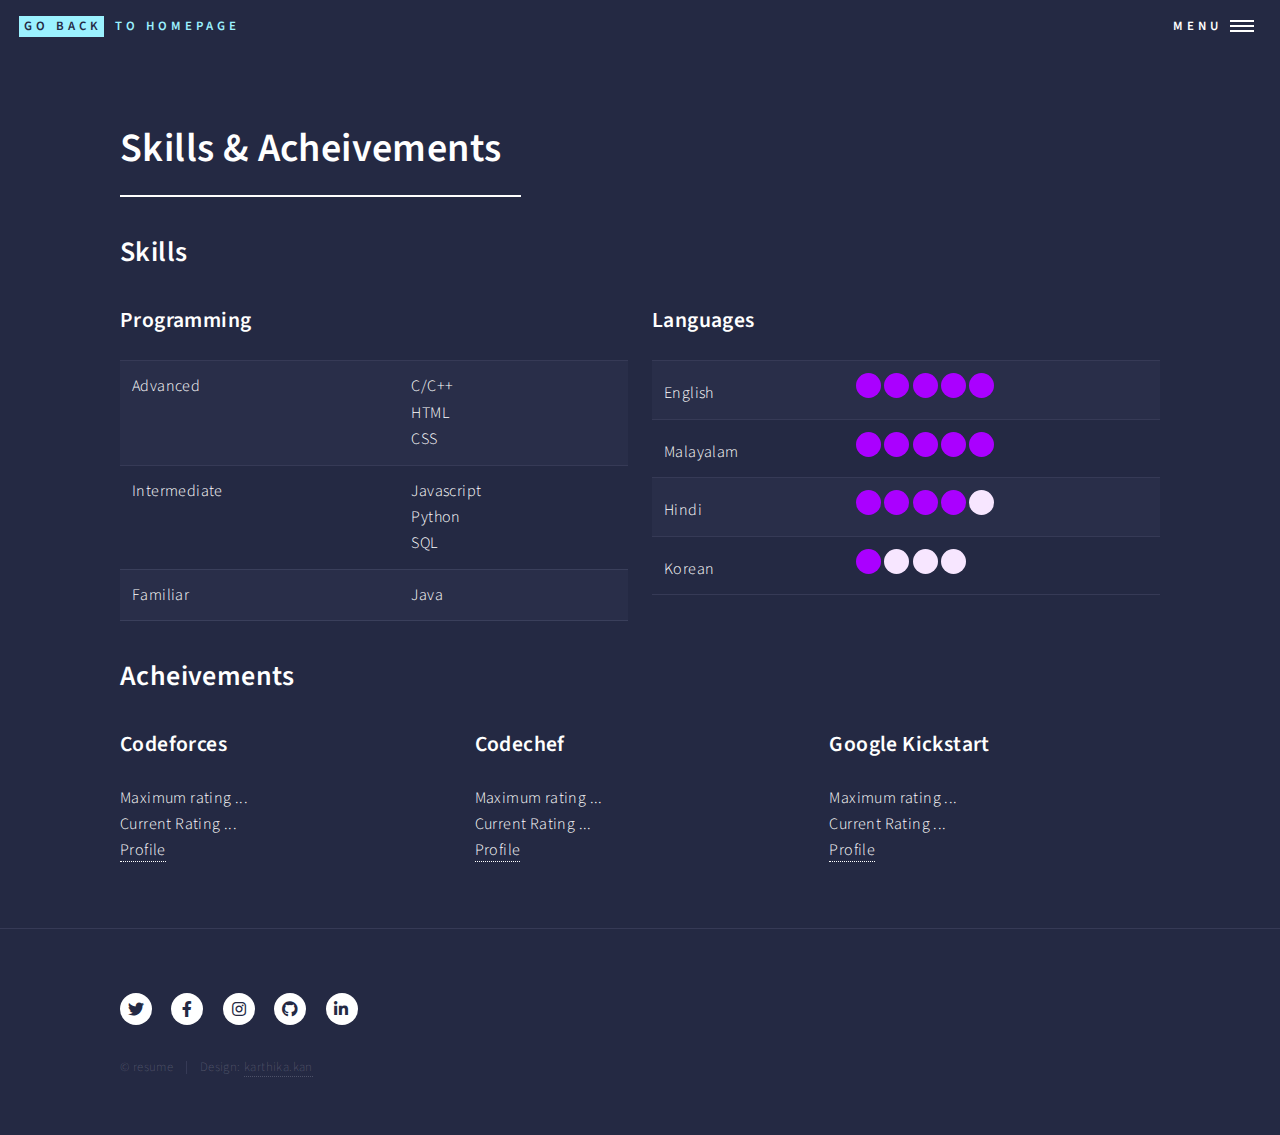
==== commit 98a9af51: "Update skill.html" ====
--- a/skill.html
+++ b/skill.html
@@ -85,11 +85,7 @@
                                                             </tr>
                                                             <tr>
                                                                 <td>Korean</td>
-                                                                <td><span class="dotf"></span> <span class="dotf"></span> <span class="dote"></span> <span class="dote"></span> <span class="dote"></span></td>
-                                                            </tr>
-                                                            <tr>
-                                                                <td>Turkish</td>
-                                                                <td><span class="dotf"></span> <span class="dote"></span> <span class="dote"></span> <span class="dote"></span> <span class="dote"></span></td>
+                                                                <td><span class="dotf"></span> <span class="dot"></span> <span class="dote"></span> <span class="dote"></span> <span class="dote"></span></td>
                                                             </tr>
                                                         </tbody>
                                                     </table>
@@ -139,4 +135,4 @@
 			<script src="assets/js/util.js"></script>
 			<script src="assets/js/main.js"></script>
     </body>
-</html>+</html>
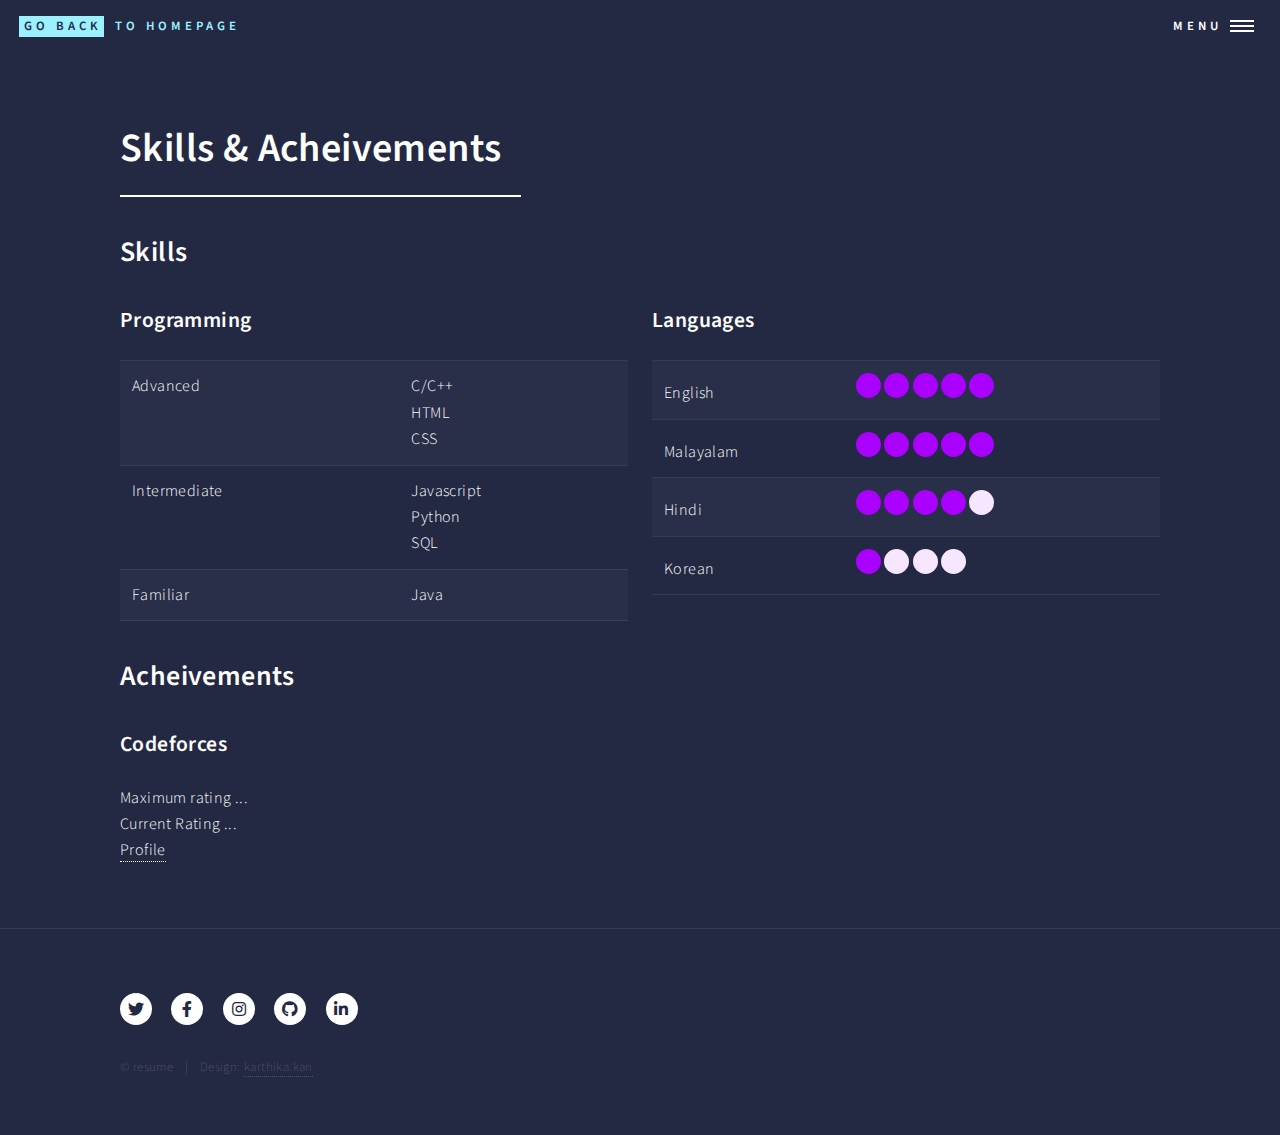
==== commit 45a23e8d: "Update skill.html" ====
--- a/skill.html
+++ b/skill.html
@@ -98,14 +98,6 @@
                                             <h3>Codeforces</h3>
                                             <p>Maximum rating ...<br/>Current Rating ...<br/><a href="https://codeforces.com/profile/karthika_kan">Profile</a></p>
                                         </div>
-                                        <div class="col-4 col-12-medium">
-                                            <h3>Codechef</h3>
-                                            <p>Maximum rating ...<br/>Current Rating ...<br/><a href="https://codeforces.com/profile/karthika_kan">Profile</a></p>
-                                        </div>
-                                        <div class="col-4 col-12-medium">
-                                            <h3>Google Kickstart</h3>
-                                            <p>Maximum rating ...<br/>Current Rating ...<br/><a href="https://codeforces.com/profile/karthika_kan">Profile</a></p>
-                                        </div>
                                     </div>
                                 </div>
                             </section>
